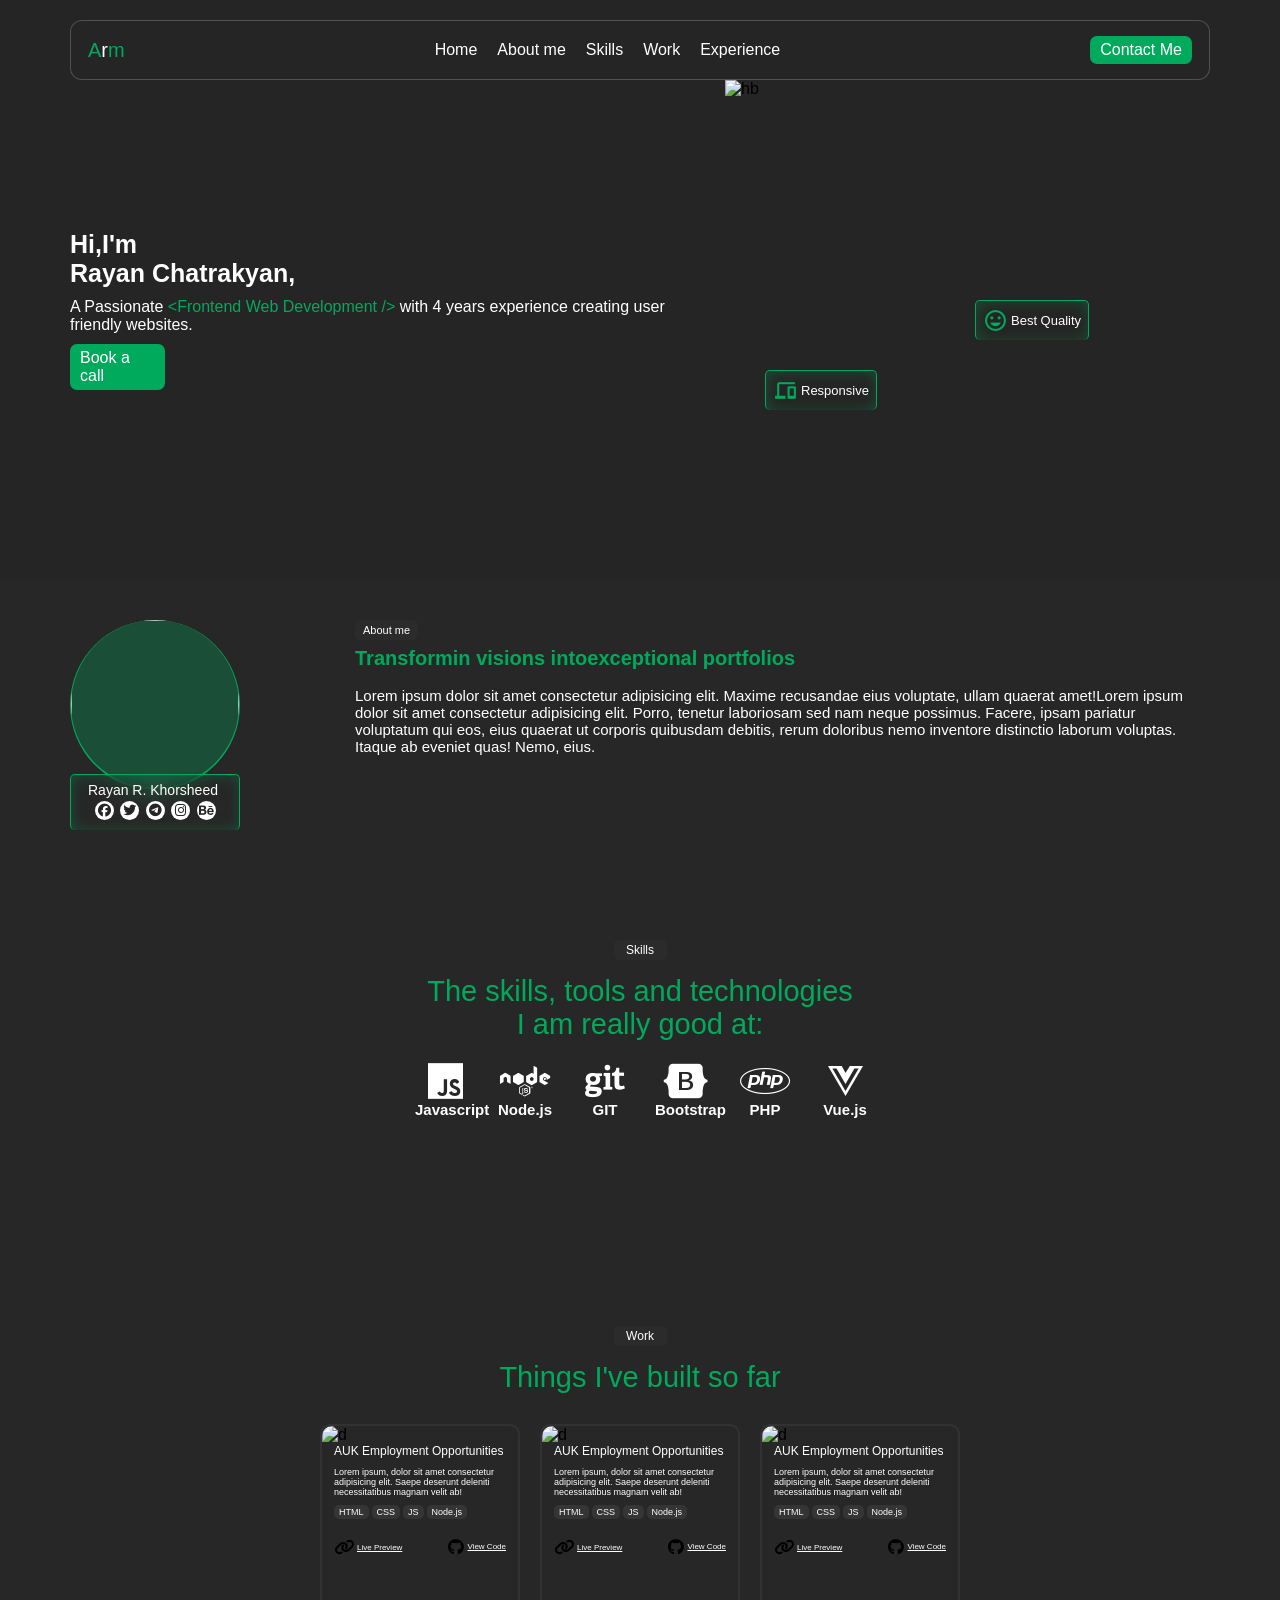
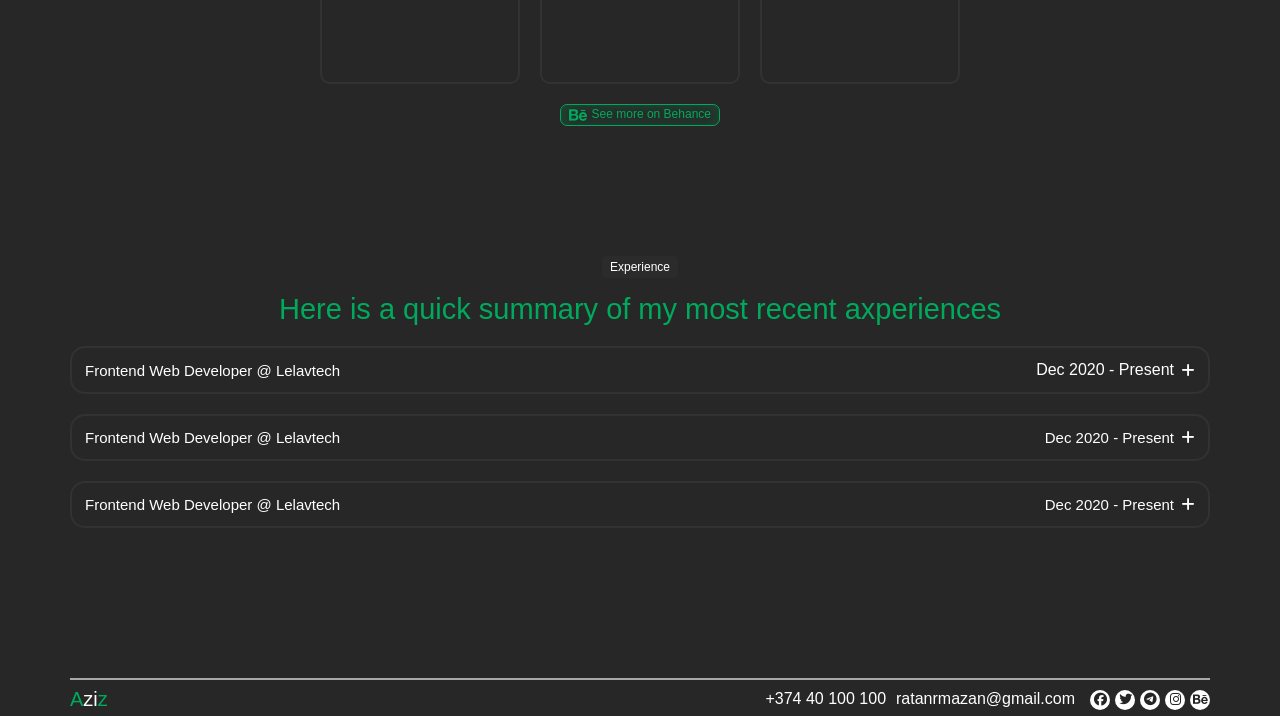
==== index.html @ fbf53ecb "Update index.html" ====
<!DOCTYPE html>
<html lang="en" >
<head>
    <meta charset="UTF-8">
    <meta name="viewport" content="width=device-width, initial-scale=1.0">
    <title>Portfolio</title>
    <link rel="stylesheet" href="style.css">
    <link rel="stylesheet" href="https://fonts.googleapis.com/css2?family=Material+Symbols+Outlined:opsz,wght,FILL,GRAD@20..48,100..700,0..1,-50..200" />
    <link rel="stylesheet" href="https://cdnjs.cloudflare.com/ajax/libs/font-awesome/6.5.1/css/all.min.css">
    <link rel="stylesheet" href="https://cdn.jsdelivr.net/npm/swiper@11/swiper-bundle.min.css"/>
</head>
<body>
    <header>
        
        <div class="header">
            <div class="nav">
                <div class="logo">r</div>
                <div class="navMenu"><ul>
                    <li class="home" >Home</li>
                    <li class="aboutMe" onclick="
                    let aboutMe = document.querySelector('main .aboutMe');
                    console.log(aboutMe)
                    setTimeout(function () {
                                aboutMe.scrollIntoView({
                                    behavior: 'smooth',
                                    block: 'start',
                                });
                            }, 100); 
              
                    ">About me</li>
                    <li class="skills" onclick="
                    let skills = document.querySelector('main .skills');
                    console.log(skills)
                    setTimeout(function () {
                                skills.scrollIntoView({
                                    behavior: 'smooth',
                                    block: 'start',
                                });
                            }, 100); 
              
                    ">Skills</li>
                    <li class="work" onclick="
                    let work = document.querySelector('main .work');
                    console.log(work)
                    setTimeout(function () {
                                work.scrollIntoView({
                                    behavior: 'smooth',
                                    block: 'start',
                                });
                            }, 100); 
              
                    ">Work</li>
                    <li class="experience" onclick="
                    let experience = document.querySelector('main .experience');
                    console.log(experience)
                    setTimeout(function () {
                                experience.scrollIntoView({
                                    behavior: 'smooth',
                                    block: 'start',
                                });
                            }, 100); 
              
                    ">Experience</li>
                </ul></div>
                <div class="contactBtn">Contact Me</div>
            </div>
            <div class="passionate">
                <div class="lSide">
                    <h1 class="headerName">Hi,I'm </h1>
                    <h1 class="headerName2">Rayan Chatrakyan,</h1>
                    <p class="headerAbout">A Passionate</p> <div class="greenAb">&#60;Frontend Web Development &#47;&#62;</div> <p class="headerAbout"> with 4 years experience creating user friendly websites. </p>
                    <div class="bookCall">Book a call</div>
                </div>
                <div class="rSide">

                    <div class="img">
                        <img src="/images/robot.png" alt="hb">
                        <div class="responsiveBtn">
                            <span class="material-symbols-outlined">
                            devices</span>
                            <div class="text">Responsive</div>
                             </div>
                        <div class="qualityBtn">
                            <span class="material-symbols-outlined">
                                mood
                                </span>
                            <div class="text">Best Quality</div>
                            
                        </div>
                    </div>
                    
                    
                    
                </div>
            </div>
        </div>
    </header>
    <main>
        <div class="aboutMe">
            <div class="lSide">
                <div class="img">
                    <img src="images/programmer.png" alt="">
                </div>  
                <div class="info">
                    <div class="name">Rayan R. Khorsheed</div>
                    <div class="icons">
                        <div class="icon"><i class="fa-brands fa-facebook"></i></div>
                        <div class="icon"><i class="fa-brands fa-twitter"></i></div>
                        <div class="icon"><i class="fa-brands fa-telegram"></i></div>
                        <div class="icon"><i class="fa-brands fa-instagram"></i></div>
                        <div class="icon"><i class="fa-brands fa-behance"></i></div>
                    </div>
                </div>
                
            </div>
            
            <div class="rSide">
                <div class="btnAbout">About me</div>
                <div class="title">Transformin visions intoexceptional portfolios</div>
                <div class="text">Lorem ipsum dolor sit amet consectetur adipisicing elit. Maxime recusandae eius voluptate, ullam quaerat amet!Lorem ipsum dolor sit amet consectetur adipisicing elit. Porro, tenetur laboriosam sed nam neque possimus. Facere, ipsam pariatur voluptatum qui eos, eius quaerat ut corporis quibusdam debitis, rerum doloribus nemo inventore distinctio laborum voluptas. Itaque ab eveniet quas! Nemo, eius.</div>
            </div>
        </div>
        <div class="skills">
            <div class="skill">
                   <div class="bt" style="display: flex;
                   justify-content: center ;"><div class="skillBtn">Skills</div></div> 
                <div class="title">The skills, tools and technologies<br> I am really good at:</div>
                <div class="icons">
                    <div class="icon">
                        <i class="fa-brands fa-js"></i>
                        <div class="iconName">Javascript</div>
                    </div>
                    <div class="icon">
                        <i class="fa-brands fa-node"></i>
                        <div class="iconName">Node.js</div>
                    </div>
                    <div class="icon">
                        <i class="fa-brands fa-git"></i>
                        <div class="iconName">GIT</div>
                    </div>
                    <div class="icon">
                        <i class="fa-brands fa-bootstrap"></i><div class="iconName">Bootstrap</div>
                    </div>
                        
                    <div class="icon">
                        <i class="fa-brands fa-php"></i>
                        <div class="iconName">PHP</div>
                    </div>
                    <div class="icon">
                        <i class="fa-brands fa-vuejs"></i>
                        <div class="iconName">Vue.js</div>
                    </div>
                 </div>
            </div>
        </div>
        <div class="work">
            <div class="bt" style="display: flex;justify-content: center ;">
                <div class="workBtn">Work</div>
            </div>
            <div class="workTitle">Things I've built so far</div>
            <div class="myWorks">
                <div class="pcProject">
                    <div class="project">
                        <div class="img"> <img src="images/project.png" alt="d"></div>
                        <div class="projectInfo">
                            <div class="projectT">AUK Employment Opportunities</div>
                            <div class="projectAb">Lorem ipsum, dolor sit amet consectetur adipisicing elit. Saepe deserunt deleniti necessitatibus magnam velit ab!</div>
                            <div class="projectU">
                                <div class="lang">HTML</div>
                                <div class="lang">CSS</div>
                                <div class="lang">JS</div>
                                <div class="lang">Node.js</div>
                            </div>
                            <div class="projectBottom">
                                <div class="projectL">
                                    <i class="fa-solid fa-link"></i>
                                    <div class="a"><a href="https://google.com">Live Preview</a></div>
                                </div>
                                <div class="projectGithub">
                                    <i class="fa-brands fa-github"></i>
                                    <div class="a"><a href="https://google.com">View Code</a></div>
                                </div>
                            </div>
                            
                        </div>
                    </div>
                    <div class="project">
                        <div class="img"> <img src="images/project.png" alt="d"></div>
                        <div class="projectInfo">
                            <div class="projectT">AUK Employment Opportunities</div>
                            <div class="projectAb">Lorem ipsum, dolor sit amet consectetur adipisicing elit. Saepe deserunt deleniti necessitatibus magnam velit ab!</div>
                            <div class="projectU">
                                <div class="lang">HTML</div>
                                <div class="lang">CSS</div>
                                <div class="lang">JS</div>
                                <div class="lang">Node.js</div>
                            </div>
                            <div class="projectBottom">
                                <div class="projectL">
                                    <i class="fa-solid fa-link"></i>
                                    <div class="a"><a href="https://google.com">Live Preview</a></div>
                                </div>
                                <div class="projectGithub">
                                    <i class="fa-brands fa-github"></i>
                                    <div class="a"><a href="https://google.com">View Code</a></div>
                                </div>
                            </div>
                            
                        </div>
                    </div>
                    <div class="project">
                    <div class="img"> <img src="images/project.png" alt="d"></div>
                    <div class="projectInfo">
                        <div class="projectT">AUK Employment Opportunities</div>
                        <div class="projectAb">Lorem ipsum, dolor sit amet consectetur adipisicing elit. Saepe deserunt deleniti necessitatibus magnam velit ab!</div>
                        <div class="projectU">
                            <div class="lang">HTML</div>
                            <div class="lang">CSS</div>
                            <div class="lang">JS</div>
                            <div class="lang">Node.js</div>
                        </div>
                        <div class="projectBottom">
                            <div class="projectL">
                                <i class="fa-solid fa-link"></i>
                                <div class="a"><a href="https://google.com">Live Preview</a></div>
                            </div>
                            <div class="projectGithub">
                                <i class="fa-brands fa-github"></i>
                                <div class="a"><a href="https://google.com">View Code</a></div>
                            </div>
                        </div>
                        
                    </div>
                    </div>
                </div>
                <div class="swiper" style="width: 90%px;height: auto;">
            <div class="swiper-wrapper">
                    <div class="swiper-slide">
                        <div class="project">
                            <div class="img"> <img src="images/project.png" alt="d"></div>
                            <div class="projectInfo">
                                <div class="projectT">AUK Employment Opportunities</div>
                                <div class="projectAb">Lorem ipsum, dolor sit amet consectetur adipisicing elit. Saepe deserunt deleniti necessitatibus magnam velit ab!</div>
                                <div class="projectU">
                                    <div class="lang">HTML</div>
                                    <div class="lang">CSS</div>
                                    <div class="lang">JS</div>
                                    <div class="lang">Node.js</div>
                                </div>
                                <div class="projectBottom">
                                    <div class="projectL">
                                        <i class="fa-solid fa-link"></i>
                                        <div class="a"><a href="https://google.com">Live Preview</a></div>
                                    </div>
                                    <div class="projectGithub">
                                        <i class="fa-brands fa-github"></i>
                                        <div class="a"><a href="https://google.com">View Code</a></div>
                                    </div>
                                </div>
                                
                            </div>
                        </div>
                    </div>
                    <div class="swiper-slide">
                        <div class="project">
                        <div class="img"> <img src="images/project.png" alt="d"></div>
                        <div class="projectInfo">
                            <div class="projectT">AUK Employment Opportunities</div>
                            <div class="projectAb">Lorem ipsum, dolor sit amet consectetur adipisicing elit. Saepe deserunt deleniti necessitatibus magnam velit ab!</div>
                            <div class="projectU">
                                <div class="lang">HTML</div>
                                <div class="lang">CSS</div>
                                <div class="lang">JS</div>
                                <div class="lang">Node.js</div>
                            </div>
                            <div class="projectBottom">
                                <div class="projectL">
                                    <i class="fa-solid fa-link"></i>
                                    <div class="a"><a href="https://google.com">Live Preview</a></div>
                                </div>
                                <div class="projectGithub">
                                    <i class="fa-brands fa-github"></i>
                                    <div class="a"><a href="https://google.com">View Code</a></div>
                                </div>
                            </div>
                            
                        </div>
                    </div>
                    </div>
                    <div class="swiper-slide">
                        <div class="project">
                            <div class="img"> <img src="images/project.png" alt="d"></div>
                            <div class="projectInfo">
                                <div class="projectT">AUK Employment Opportunities</div>
                                <div class="projectAb">Lorem ipsum, dolor sit amet consectetur adipisicing elit. Saepe deserunt deleniti necessitatibus magnam velit ab!</div>
                                <div class="projectU">
                                    <div class="lang">HTML</div>
                                    <div class="lang">CSS</div>
                                    <div class="lang">JS</div>
                                    <div class="lang">Node.js</div>
                                </div>
                                <div class="projectBottom">
                                    <div class="projectL">
                                        <i class="fa-solid fa-link"></i>
                                        <div class="a"><a href="https://google.com">Live Preview</a></div>
                                    </div>
                                    <div class="projectGithub">
                                        <i class="fa-brands fa-github"></i>
                                        <div class="a"><a href="https://google.com">View Code</a></div>
                                    </div>
                                </div>
                                
                            </div>
                        </div>
                    </div>
                    </div>
                    <!-- If we need scrollbar -->
                    <div class="swiper-scrollbar" ></div>
                </div>
            </div>
            <div class="bottomBtn">
                <div class="seeMore">
                <i class="fa-brands fa-behance"></i>
                <div class="sText">See more on Behance</div> 
                </div>
            </div>
            
        </div>
        <div class="experience">
            <div class="experienceBtn">
                <div class="expBtn">Experience</div>
            </div>
            <div class="expTitle">Here is a quick summary of my most recent axperiences </div>
            <div class="workExperience">
                <div class="workExp ">
                    <div class="top">
                        <div class="role">Frontend Web Developer @ Lelavtech</div>
                        <div class="rSide" style="display: flex;
                        align-items: center;">
                            <p class="time">Dec 2020 - Present</p>
                            <div class="icon" onclick="
                                this.parentElement.parentElement.parentElement.classList.toggle('open')
                            ">
                                <i class="fa-solid fa-plus"></i>
                                <i class="fa-solid fa-minus"></i>
                            </div>
                            
                        </div>
                    </div>
                    <div class="bottom">
                        <div class="bottomT">
                            <div class="place">
                                <i class="fa-sharp fa-solid fa-location-dot"></i>
                                <div class="text">Duhok,Iraq</div>
                            </div>
                            <div class="link">
                                <i class="fa-solid fa-link"></i>
                                
                                <div class="text">lelav.com</div>
                            </div>
                        </div>
                        <div class="about">Devveloping front-end (B2C,B2B) in Lelav Tech on Vue.js/Nuxt.js framework</div>
                        <div class="bottomB">
                            <div class="languages">Html</div>
                            <div class="languages">Bootstrap</div>
                            <div class="languages">Javascript</div>
                            <div class="languages">Vue.js</div>
                            <div class="languages">Nuxt.js</div>
                        </div>
                    </div>
                </div>
                <div class="workExp ">
                    <div class="top">
                        <div class="role">Frontend Web Developer @ Lelavtech</div>
                        <div class="rSide">
                            <div class="time">Dec 2020 - Present</div>
                            <div class="icon" onclick="
                                this.parentElement.parentElement.parentElement.classList.toggle('open')
                            ">
                                <i class="fa-solid fa-plus"></i>
                                <i class="fa-solid fa-minus"></i>
                            </div>
                            
                        </div>
                    </div>
                    <div class="bottom">
                        <div class="bottomT">
                            <div class="place">
                                <i class="fa-sharp fa-solid fa-location-dot"></i>
                                <div class="text">Duhok,Iraq</div>
                            </div>
                            <div class="link">
                                <i class="fa-solid fa-link"></i>
                                
                                <div class="text">lelav.com</div>
                            </div>
                        </div>
                        <div class="about">Devveloping front-end (B2C,B2B) in Lelav Tech on Vue.js/Nuxt.js framework</div>
                        <div class="bottomB">
                            <div class="languages">Html</div>
                            <div class="languages">Bootstrap</div>
                            <div class="languages">Javascript</div>
                            <div class="languages">Vue.js</div>
                            <div class="languages">Nuxt.js</div>
                        </div>
                    </div>
                </div>
                <div class="workExp ">
                    <div class="top">
                        <div class="role">Frontend Web Developer @ Lelavtech</div>
                        <div class="rSide">
                            <div class="time">Dec 2020 - Present</div>
                            <div class="icon" onclick="
                                this.parentElement.parentElement.parentElement.classList.toggle('open')
                            ">
                                <i class="fa-solid fa-plus"></i>
                                <i class="fa-solid fa-minus"></i>
                            </div>
                            
                        </div>
                    </div>
                    <div class="bottom">
                        <div class="bottomT">
                            <div class="place">
                                <i class="fa-sharp fa-solid fa-location-dot"></i>
                                <div class="text">Duhok,Iraq</div>
                            </div>
                            <div class="link">
                                <i class="fa-solid fa-link"></i>
                                
                                <div class="text">lelav.com</div>
                            </div>
                        </div>
                        <div class="about">Devveloping front-end (B2C,B2B) in Lelav Tech on Vue.js/Nuxt.js framework</div>
                        <div class="bottomB">
                            <div class="languages">Html</div>
                            <div class="languages">Bootstrap</div>
                            <div class="languages">Javascript</div>
                            <div class="languages">Vue.js</div>
                            <div class="languages">Nuxt.js</div>
                        </div>
                    </div>
                </div>
            </div>
        </div>
    </main>
    <footer>
        <div class="footer">  
            <div class="lSide">
                <div class="logo">zi</div>
            </div>
            <div class="rSide">
                <div class="number">+374 40 100 100</div>
                <div class="mail">ratanrmazan@gmail.com</div>
                <div class="mediaIcons">
                    <div class="icon"><i class="fa-brands fa-facebook"></i></div>
                    <div class="icon"><i class="fa-brands fa-twitter"></i></div>
                    <div class="icon"><i class="fa-brands fa-telegram"></i></div>
                    <div class="icon"><i class="fa-brands fa-instagram"></i></div>
                    <div class="icon"><i class="fa-brands fa-behance"></i></div>
                </div>
            </div>
        </div> 
    </footer>
    
  











  











    <script src="https://cdn.jsdelivr.net/npm/swiper@11/swiper-bundle.min.js"></script>
    <script src="script.js"></script>
</body>
</html>
---- style.css ----
*{
    margin: 0;
    padding: 0;
    box-sizing: border-box;
    font-family: Arial, Helvetica, sans-serif;
}
    

body{
    background-color: rgb(39,39,39);
    -webkit-font-smoothing: antialiased;
    -moz-font-smoothing: antialiased;
    -o-font-smoothing: antialiased;
}

/*Header*/

.header{
    padding-left: 70px;
    padding-right: 70px;
    padding-top: 20px;
    width: 100%;
    background-color: rgba(37,37,37,1);
    padding-bottom: 100px;

}
.header .nav{
    display: flex;
    align-items: center;
    justify-content: space-between;
    height: 60px;
    background-color: rgb(37, 37, 37);
    border-radius: 12px;
    border: 1px solid rgba(255, 255, 255, 0.2);
}
.header .nav .logo::before{
    font-size: 20px;
    content: "A";
    color: rgb(0,170,92);
}
.header .nav .logo{
    font-size: 20px;
    margin-left: 17px;
    color: white;

}
.header .nav .logo::after{
    font-size: 20px;
    content: "m";
    color: rgb(0,170,92);
}
.header .nav .navMenu ul{
    display: flex;
    color: white;
}
.header .nav li{
    user-select: none;
    padding-left: 10px;
    padding-right: 10px;
    list-style: none;
    cursor: pointer;

}
.header .nav .contactBtn{
    border-radius: 7px;
    padding: 5px 10px 5px 10px;
    background-color: rgb(0,170,92);
    color: white;
    margin-right: 17px;
}


.header .passionate {
    display: flex;
}
.header .passionate .headerName{
    font-size: 25px;
    color: white;
    margin-top: 150px;
}
.header .passionate .headerName2{
    font-size: 25px;
    color: white;
    margin-bottom: 10px;
}
.header .passionate .lSide{
    width: 55%;
}
.header .passionate .lSide .headerAbout{
    color: white;
    display: inline;
}
.header .passionate .lSide .greenAb{
    display: inline;
    color: rgb(0,170,92);
}
.header .passionate .lSide .bookCall{
    margin-top: 10px;
    width: 95px;
    border-radius: 7px;
    padding: 5px 10px 5px 10px;
    background-color: rgb(0,170,92);
    color: white;
}

.header .passionate .rSide{
    width: 40%;
    display: flex;
    justify-content: center;
    
}
.header .passionate .rSide .img{
    width: 400px;
    height: 400px;
    position: relative;
}
.header .passionate .rSide img{
    width: 400px;
    height: 400px;
}
.header .passionate .rSide .responsiveBtn{
    display: flex;
    align-items: center;
    position: absolute;
    top :290px;
    left: 40px;
    color: white;
    padding: 7px;
    backdrop-filter: blur(10px);
    border-radius: 5px;
    border-top: 1px  solid rgb(0,170,92);
    border-left: 1px  solid rgb(0,170,92);
    border-right: 1px  solid rgb(0,170,92);
    box-shadow: inset 1px 1px 15px  rgba(0,170,92,0.3);
    font-size: 14px;
    
}
.header .passionate .rSide .responsiveBtn .text{
    font-size: 13px;
    margin-left: 3px;
}
.header .passionate .rSide .responsiveBtn span{
    color: rgb(0,170,92);
    font-size: 25px;
}
.header .passionate .rSide .qualityBtn{
    display: flex;
    align-items: center;
    position: absolute;
    top :220px;
    left: 250px;
    color: white;
    padding: 7px;
    backdrop-filter: blur(10px);
    border-radius: 5px;
    border-top: 1px  solid rgb(0,170,92);
    border-left: 1px  solid rgb(0,170,92);
    border-right: 1px  solid rgb(0,170,92);
    box-shadow: inset 1px 1px 15px  rgba(0,170,92,0.3);
}
.header .passionate .rSide .qualityBtn .text{
    font-size: 13px;
    margin-left: 3px;
}
.header .passionate .rSide .qualityBtn span{
    color: rgb(0,170,92);
    font-size: 25px;
}




/*Main*/

main{
    padding-left: 70px;
    padding-right: 70px;
}

main .aboutMe{
    padding-top: 40px;
    display: flex;
    justify-content: space-between;
}
main .aboutMe .lSide{
    width: 20%;
    position: relative;
}
main .aboutMe .img{
    width: 170px;
    height: 170px;
    
    border-radius: 50%;
    background-color: rgba(0,170,92,0.3);
    border-bottom: 2px solid rgb(0,170,92);
    border-left: 1px solid rgb(0,170,92);
    border-right: 1px solid rgb(0,170,92);
}
main .aboutMe .img img{
    width: 100%;
    height: 100%;
    border-radius: 50%;
}
main .aboutMe .info{
    padding: 7px;
    padding-left: 17px;
    padding-right: 17px;
    position: absolute;
    width: 170px;
    backdrop-filter: blur(10px);
    border-radius: 5px;
    border-top: 1px  solid rgb(0,170,92);
    border-left: 1px  solid rgb(0,170,92);
    border-right: 1px  solid rgb(0,170,92);
    box-shadow: inset 1px 1px 15px  rgba(0,170,92,0.3);
    bottom: -40px;
}
main .aboutMe .info .name{
    font-size: 14px;
    color: white;
    width: 100%;
    padding-bottom: 3px;
}
main .aboutMe .info .icons{
    width: 100%;
    display: flex;
    justify-content: space-evenly;
    padding-bottom: 3px;
}
main .aboutMe .info .icons .icon{
    color: rgb(37, 37, 37);
    width: 19px;
    height: 19px;
    font-size: 13px;
    background-color: white;
    border-radius: 50%;
    display: flex;
    justify-content: center;
    align-items: center;
}
main .aboutMe .rSide {
    width: 75%;
}
main .aboutMe .rSide .btnAbout{
    background-color: rgb(43, 43, 43);
    width: 63px;
    height: 20px;
    border-radius: 5px;
    font-size: 11px;
    color: white;
    display: flex;
    justify-content: center;
    align-items: center;
}
main .aboutMe .rSide .title{
    margin-top: 7px;
    font-weight: 600;
    color: rgb(0,170,92);
    font-size: 20px;
}

main .aboutMe .rSide .text{
    font-family:'Franklin Gothic Medium', 'Arial Narrow', Arial, sans-serif;
    margin-top: 17px;
    color: white;
    font-size: 15px;
    font-weight: lighter;
}


/*Skills*/





main .skills{
    display: flex;
    justify-content: center;
    margin-top: 150px;
}

main .skills .skillBtn{
    
    background-color: rgb(43, 43, 43);
    width: 53px;
    height: 20px;
    border-radius: 5px;
    font-size: 12px;
    color: white;
    display: flex;
    justify-content: center;
    align-items: center;
}

main .skills .title{
    margin-top: 15px;
    text-align: center;
    color: rgb(0,170,92);
    font-size: 29px;
}
main .skills .icons{
    margin-top: 15px;
    display: flex;
    justify-content: center;
    flex-wrap: wrap;
}
main .skills .icons .icon{
    width: 70px;
    height: 70px;
    padding: 5px;
    margin-left: 10px;
}
main .skills .icons .icon i{
    display: flex;
    justify-content: center;
    align-items: center;
    font-size: 40px;
    color: white;
}
main .skills .icons .icon .iconName{
    text-align: center;
    font-size: 15px;
    color: white;
    font-weight: bold;
}






/*Work*/







main .work{
    margin-top: 200px;
}

main .work .workBtn{
    background-color: rgb(43, 43, 43);
    width: 53px;
    height: 20px;
    border-radius: 5px;
    font-size: 12px;
    color: white;
    display: flex;
    justify-content: center;
    align-items: center;
}
main .work .workTitle{
    margin-top: 15px;
    text-align: center;
    color: rgb(0,170,92);
    font-size: 29px;
}
main .work .myWorks .pcProject{
    display: flex;
    justify-content: center;
}
.work .myWorks .swiper{
    display: none;
}
main .work .myWorks .project{
    margin-left: 10px;
    margin-right: 10px;
    margin-top: 30px;
    width: 200px;
    height: 260px;
    border: 2px solid rgb(50, 50, 50);
    border-radius: 10px;
}
main .work .myWorks .project .img{
    overflow: hidden;
    border-radius: 10px 10px 0 0 ;
}
main .work .myWorks .project img{
    width: 100%;
}
main .work .myWorks .project .projectInfo{
    padding-left: 12px;
    padding-right: 12px;
}
main .work .myWorks .project .projectInfo .projectT{
    color: white;
    font-size: 12px;
}
main .work .myWorks .project .projectInfo .projectAb{
    font-family: 'Franklin Gothic Medium', 'Arial Narrow', Arial, sans-serif;
    margin-top: 9px;
    color: white;
    font-size: 9px;
    font-weight: lighter;
}
main .work .myWorks .project .projectInfo .projectU{
    margin-top: 4px;
    display: flex;
    margin-top: 8px;
}
main .work .myWorks .project .projectInfo .projectU .lang{
    
    font-size: 9px;
    padding-left: 5px;
    padding-right: 5px;
    padding-top: 2px;
    padding-bottom: 2px;
    background-color: rgb(53, 53, 53);
    border-radius: 5px;
    margin-right: 3px;
    color: white;
}
main .work .myWorks .project .projectInfo .projectBottom{
    margin-top: 15px;
    display: flex;
    justify-content: space-between;
    align-items: center;
}
main .work .myWorks .project .projectInfo .projectBottom .projectL{
    display: flex;
    align-items: center;
}
main .work .myWorks .project .projectInfo .projectBottom .projectL a{
    
    color: white;
    font-size: 8px;
}
main .work .myWorks .project .projectInfo .projectBottom .projectL i{
    padding-top: 5px;
    padding-right: 3px;
}
main .work .myWorks .project .projectInfo .projectBottom .projectGithub{
    display: flex;
}
main .work .myWorks .project .projectInfo .projectBottom .projectGithub a{
    color: white;
    font-size: 8px;
}
main .work .myWorks .project .projectInfo .projectBottom .projectGithub i{
    padding-top: 4px;
    padding-right: 3px;
}
main .work .bottomBtn{
    display: flex;
    justify-content: center;
}
main .work .seeMore{
    margin-top: 20px;
    box-shadow: inset 1px 1px 15px  rgba(0,170,92,0.3);
    border-radius: 7px;
    padding-top: 2px;
    padding-bottom: 2px;
    padding-left: 8px;
    padding-right: 8px;
    width: 160px;
    display: flex;
    justify-content: space-between;
    color: rgb(0,170,92);
    border: 1px solid rgb(0,170,92);
}
main .work .seeMore .sText{
    font-size: 12px;
}





/*Experience*/




main .experience{
    margin-top: 130px;
    display: flex;
    flex-direction: column;
    align-items: center;
}
main .experience .experienceBtn{
    display: flex;
    justify-content: center;
    align-items: center;
}

main .experience .expBtn{
    padding-top: 4px;
    padding-bottom: 4px;
    padding-right: 8px;
    padding-left: 8px;
    background-color: rgb(43, 43, 43);
    border-radius: 5px;
    font-size: 12px;
    color: white;
}
main .experience .expTitle{
    margin-top: 15px;
    text-align: center;
    color: rgb(0,170,92);
    font-size: 29px;
}

main .experience .workExperience{
    width: 100%;
}
main .experience .workExperience .workExp{
    width: 100%;
    margin-top: 20px;
    padding: 13px;
    border-radius: 15px;
    border: 2px solid rgb(50, 50, 50);
}
main .experience .workExperience .workExp .top{
    color: white;
    display: flex;
    justify-content: space-between;
    align-items: center;
}
main .experience .workExperience .workExp .top .role{
    font-size: 15px;
}
main .experience .workExperience .workExp .top .rSide{
    display: flex;
    align-items: center;
}
main .experience .workExperience .workExp .top .rSide .time{
    padding-right: 7px;
}
main .experience .workExperience .workExp .top .rSide div{
    font-size: 15px;
    display: inline;
}

main .experience .workExperience .workExp .bottom{
    
    margin-top: 10px;
    display: none;
}
main .experience .workExperience .open .bottom{
    display: block;
    border-top: 2px solid rgb(50,50,50);
}
main .experience .workExperience .workExp .bottom .bottomT{
    display: flex;
    margin-top: 10px;
    color: rgb(168,168,168);
    font-size: 13px;
}
main .experience .workExperience .workExp .bottom .bottomT .place{
    display: flex;
    
}
main .experience .workExperience .workExp .bottom .bottomT .place i{
    padding-right: 10px;
}
main .experience .workExperience .workExp .bottom .bottomT .link{
    margin-left: 15px;
    display: flex;
}
main .experience .workExperience .workExp .bottom .bottomT .link i{
    padding-right: 10px;
}
main .experience .workExperience .workExp .bottom .about{
    margin-top: 15px;
    font-size: 15px;
    color: white;
}
main .experience .workExperience .workExp .bottom .bottomB{
    display: flex;
    margin-top: 10px;
}
main .experience .workExperience .workExp .bottom .bottomB .languages{
    color: rgb(168,168,168);
    font-size: 10px;
    margin-right: 10px;
}
main .experience .workExperience .workExp .top .rSide .icon i:last-child{

    opacity: 0;
    display: none;
}
main .experience .workExperience .workExp .top .rSide .icon i:first-child{

    display: inline;
    opacity: 1;
}
main .experience .workExperience .open .top .rSide .icon i:first-child{

    display: none;
    opacity: 0;
}
main .experience .workExperience .open .top .rSide .icon i:last-child{

    display: inline;
    opacity: 1;
}



/*Footer*/

footer .footer{
    margin-top: 150px;
    display: flex;
    justify-content: space-between;
    align-items: center;
    border-top: 2px solid rgb(168,168,168);
    padding-top: 8px;
    padding-bottom: 5px;
}
footer {
    padding-left: 70px;
    padding-right: 70px;
}

footer .footer .lSide .logo::before{
    font-size: 20px;
    content: "A";
    color: rgb(0,170,92);
    
}
footer .footer .lSide .logo{
    font-size: 20px;
    color: white;

}
footer .footer .lSide .logo::after{
    font-size: 20px;
    content: "z";
    color: rgb(0,170,92);
}
footer .footer .rSide{
    display: flex;
    color: white;
}
footer .footer .rSide .mail{
    margin-left: 10px;
    margin-right: 10px;
}
footer .footer .rSide .mediaIcons{
    display: flex;
    justify-content: center;
}
footer .footer .rSide .mediaIcons .icon{
    margin-left: 5px;
    display: flex;
    justify-content: center;
    align-items: center;
    color: rgb(37, 37, 37);
    width: 20px;
    height: 20px;
    font-size: 13px;
    background-color: white;
    border-radius: 50%;
}



/*Medias*/


@media only screen and (max-width: 800px) {
    body{
        text-align: center;
    }
    .header{
        padding-left: 70px;
        padding-right: 70px;
        padding-top: 20px;
        width: 100%;
        background-color: rgba(37,37,37,1);
        padding-bottom: 100px;
    
    }

    .header .nav{
        display: flex;
        align-items: center;
        justify-content: space-between;
        height: 50px;
        background-color: rgb(37, 37, 37);
        border-radius: 10px;
        border: 1px solid rgba(255, 255, 255, 0.2);
    }
    .header .nav .logo::before{
        font-size: 20px;
        content: "A";
        color: rgb(0,170,92);
    }
    .header .nav .logo{
        font-size: 20px;
        margin-left: 15px;
        color: white;
    
    }
    .header .nav .logo::after{
        font-size: 20px;
        content: "z";
        color: rgb(0,170,92);
    }
    .header .nav .navMenu ul{
        display: flex;
        color: white;
    }
    .header .nav li{
        padding-left: 8px;
        padding-right: 8px;
        list-style: none;
        cursor: pointer;
        font-size: 13px;
    
    }
    .header .nav .contactBtn{
        font-size: 13px;
        border-radius: 7px;
        padding: 3px 7px 3px 7px;
        color: white;
        margin-right: 15px;
    }
    .header .passionate .lSide .bookCall{
        margin-top: 10px;
        width: 95px;
        border-radius: 7px;
        padding: 3px 7px 3px 7px;
        font-size: 13px;
    }



    .header{
        padding-left: 30px;
        padding-right: 30px;
        padding-top: 20px;
        padding-bottom: 70px;
    
    }
    .header .passionate {
        width: 100%;
        display: flex;
        flex-direction: column;
        align-items: center;
        justify-content: center;
    }
    .header .passionate .lSide{
        width: 100%;
    }
    .header .passionate .headerName{
        margin-top: 90px;
    }

    main{
        padding-left: 30px;
        padding-right: 30px;
    }
    main .aboutMe{
        flex-direction: column;
        justify-content: center;
        align-items: center;
        gap: 50px;
    }
    main .aboutMe .lSide{
        width: auto;
    }
    main .aboutMe .rSide{
        display: flex;
        flex-direction: column;
        align-items: center;
        width: 100%;
    }
    main .aboutMe .rSide .text{
        font-size: 12px;
    }
    main .skills{
        margin-top: 100px;
    }
    main .work{

        margin-top: 100px;
    }
    main .work .myWorks .pcProject{
        display: none;
    }
    .work .myWorks .swiper {
        display: block;
    }
    .work .myWorks .swiper .swiper-slide{
        display: flex;
        justify-content: center;
        align-items: center;
    }
    .work .myWorks .swiper .swiper-scrollbar-drag{
        background-color: rgb(0,170,92);
    }
    .work .myWorks .swiper .swiper-slide .project{
        margin-left: 0px;
        margin-right: 0px;
        margin-top: 10px;
        margin-bottom: 25px;
        min-width: 300px;
        height: 320px;
        border: 2px solid rgb(50, 50, 50);
        border-radius: 10px;
    }

    main .experience .workExperience .workExp .bottom{
        text-align: start;
        color: black;
    }
    main .experience .workExperience .workExp .top .role{
        font-size: 12px;
    }
    main .experience .workExperience .workExp .top .rSide .time {
        font-size: 12px;
        padding-right: 5px;
    }
    footer{
        padding-left: 30px;
        padding-right: 30px;
    }
    footer .footer{
        margin-top: 60px;
    }
    footer .footer .rSide .mail{
        font-size: 12px;
        margin-left: 10px;
        margin-right: 10px;
    }
    footer .footer .rSide .number{
        font-size: 12px;
    }
    footer .footer .rSide .mediaIcons .icon{
        margin-left: 5px;
        display: flex;
        justify-content: center;
        align-items: center;
        color: rgb(37, 37, 37);
        width: 17px;
        height: 17px;
        font-size: 11px;
        background-color: white;
        border-radius: 50%;
    }
  }


/*600PX*/


  @media only screen and (max-width: 600px) {

    .header .nav{
        display: flex;
        align-items: center;
        justify-content: space-between;
        height: 40px;
        background-color: rgb(37, 37, 37);
        border-radius: 10px;
        border: 1px solid rgba(255, 255, 255, 0.2);
    }
    .header .nav .logo::before{
        font-size: 20px;
        content: "A";
        color: rgb(0,170,92);
    }
    .header .nav .logo{
        font-size: 20px;
        margin-left: 10px;
        color: white;
    
    }
    .header .nav .logo::after{
        font-size: 20px;
        content: "z";
        color: rgb(0,170,92);
    }
    .header .nav .navMenu ul{
        display: flex;
        color: white;
    }
    .header .nav li{
        padding-left: 3px;
        padding-right: 3px;
        list-style: none;
        cursor: pointer;
        font-size: 11px;
    
    }
    .header .nav .contactBtn{
        border-radius: 7px;
        padding: 3px 7px 3px 7px;
        color: white;
        margin-right: 10px;
        font-size: 11px;
    }
    .header .passionate .lSide .bookCall{
        margin-top: 10px;
        width: 80px;
        border-radius: 7px;
        padding: 3px 7px 3px 7px;
        font-size: 11px;
    }

    .header .passionate .rSide{
        width: 100%;
        display: flex;
        justify-content: center;
        
    }
    .header .passionate .rSide .img{
        width: 270px;
        height: 270px;
        position: relative;
    }
    .header .passionate .rSide img{
        width: 100%;
        height: 100%;
    }
    .header .passionate .rSide .responsiveBtn{
        display: flex;
        align-items: center;
        position: absolute;
        top :185px;
        left: -30px;
        padding: 7px;
        font-size: 14px;
        
    }
    .header .passionate .rSide .responsiveBtn .text{
        font-size: 13px;
        margin-left: 3px;
    }
    .header .passionate .rSide .responsiveBtn span{
        color: rgb(0,170,92);
        font-size: 25px;
    }
    .header .passionate .rSide .qualityBtn{
        position: absolute;
        top :140px;
        left: 200px;
    }
    .header .passionate .rSide .qualityBtn .text{
        font-size: 13px;
        margin-left: 3px;
    }
    .header .passionate .rSide .qualityBtn span{
        color: rgb(0,170,92);
        font-size: 25px;
    }
  }


  /*450PX*/


  @media only screen and (max-width: 450px) {

    
    .work .myWorks .swiper .swiper-slide .project{
        margin-left: 0px;
        margin-right: 0px;
        margin-top: 10px;
        margin-bottom: 25px;
        min-width: 100%;
        height: auto;
        padding-bottom: 10px;
        border: 2px solid rgb(50, 50, 50);
        border-radius: 10px;
    }
    main .experience .workExperience .workExp .top .role{
        font-size: 8px;
        padding-top: 4px;
    }
    main .experience .workExperience .workExp{
        padding: 8px;
    }
    main .experience .workExperience .workExp .top .rSide i{
        font-size: 13px;
    }
    main .experience .workExperience .workExp .top .rSide .time{
        padding-top: 3px;
        display: inline-block;
        font-size: 8px;
        padding-bottom: 0;
        
    }

    footer .footer .rSide .mail{
        font-size: 10px;
        margin-left: 10px;
        margin-right: 10px;
    }
    footer .footer .rSide .number{
        padding-top: 1px;
        font-size: 10px;
    }
    footer .footer .rSide .mediaIcons .icon{
        margin-left: 5px;
        display: flex;
        justify-content: center;
        align-items: center;
        color: rgb(37, 37, 37);
        width: 13px;
        height: 13px;
        font-size: 8px;
        background-color: white;
        border-radius: 50%;
    }

  }

  /*400PX*/
  @media only screen and (max-width: 400px) {
    .header{
        padding-left: 15px;
        padding-right: 15px;
    }

    .header .nav{
        display: flex;
        align-items: center;
        justify-content: space-between;
        height: 40px;
        background-color: rgb(37, 37, 37);
        border-radius: 7px;
        border: 1px solid rgba(255, 255, 255, 0.2);
    }
    .header .nav .logo::before{
        font-size: 20px;
        content: "A";
        color: rgb(0,170,92);
    }
    .header .nav .logo{
        font-size: 20px;
        margin-left: 10px;
        color: white;
    
    }
    .header .nav .logo::after{
        font-size: 20px;
        content: "z";
        color: rgb(0,170,92);
    }
    .header .nav .navMenu ul{
        display: flex;
        color: white;
    }
    .header .nav li{
        padding-left: 3px;
        padding-right: 3px;
        list-style: none;
        cursor: pointer;
        font-size: 10px;
    
    }
    .header .nav .contactBtn{
        border-radius: 7px;
        padding: 3px 7px 3px 7px;
        color: white;
        margin-right: 10px;
        font-size: 10px;
    }
    .header .passionate .lSide .bookCall{
        margin-top: 10px;
        width: 95px;
        border-radius: 7px;
        padding: 3px 7px 3px 7px;
        font-size: 10px;
    }

    main{
        padding-left: 15px;
        padding-right: 15px;
    }
    footer {
        padding-right: 15px;
        padding-left: 15px;
    }
  }
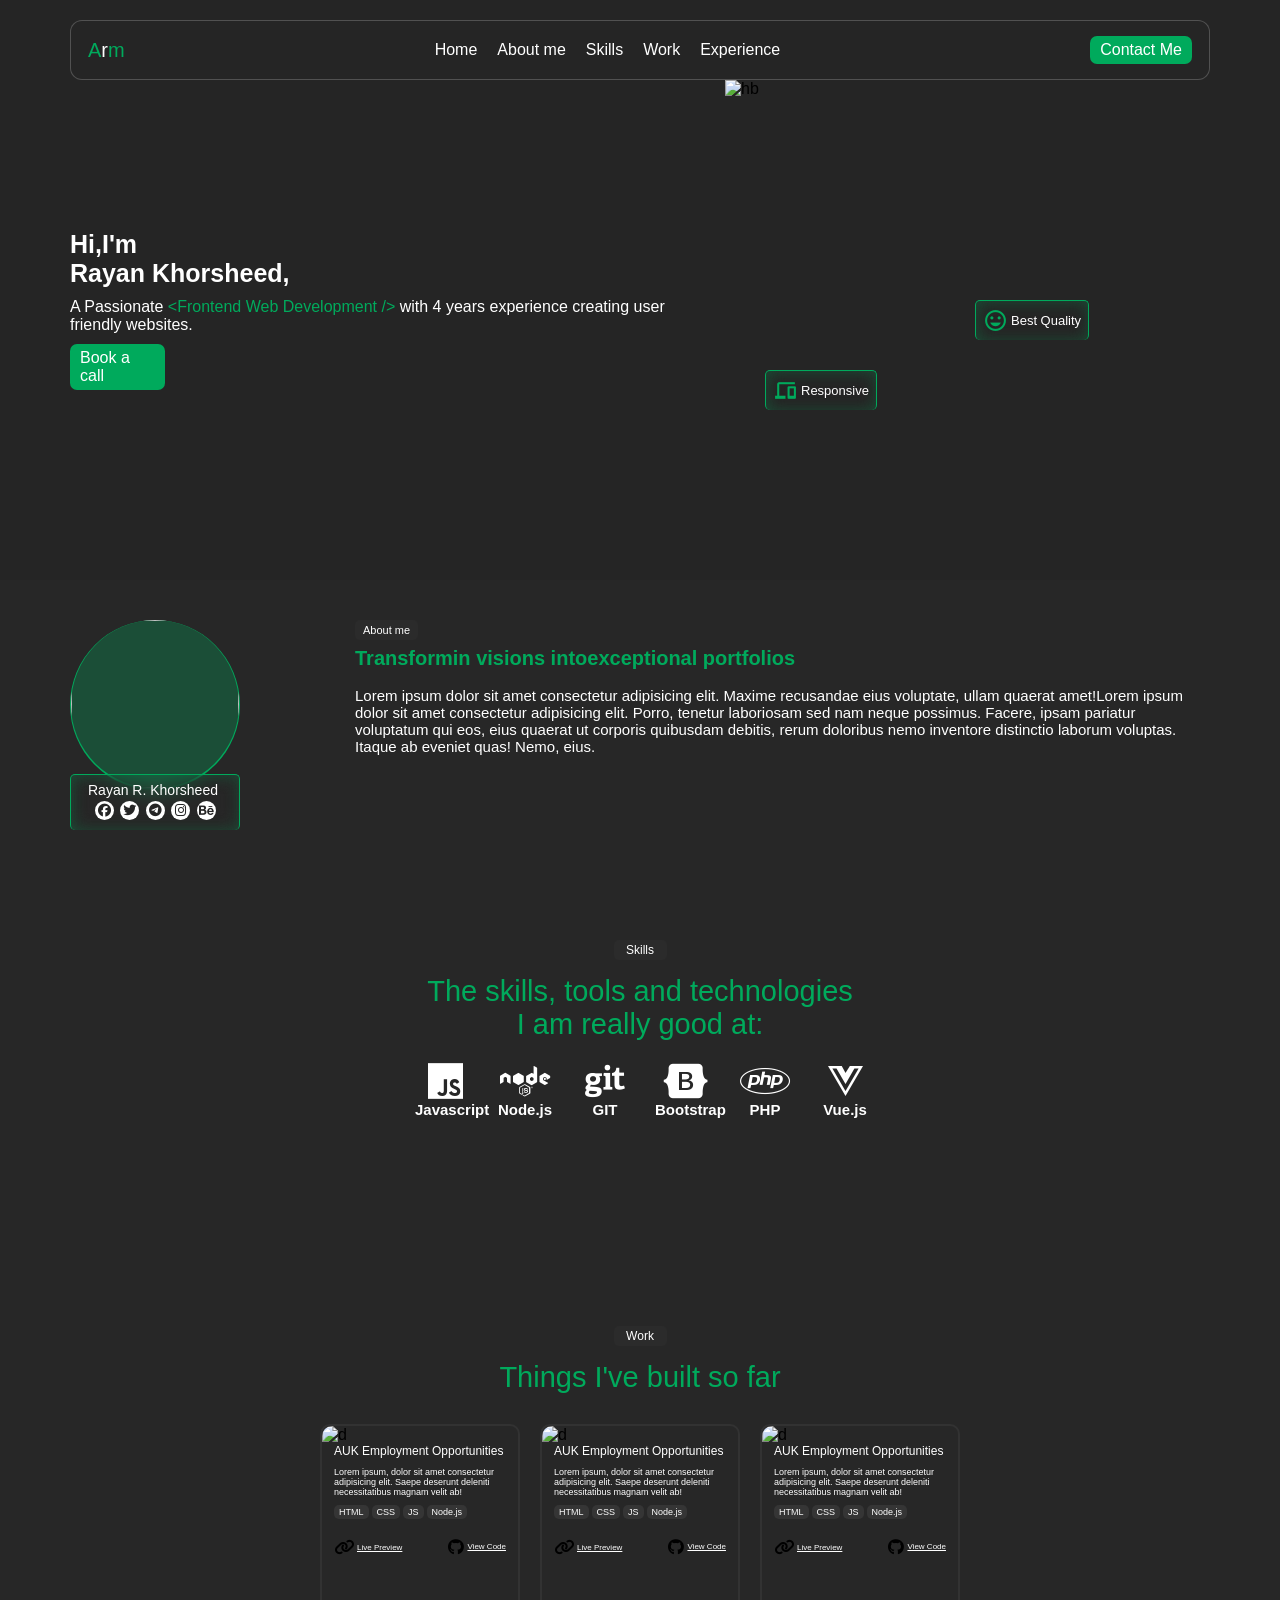
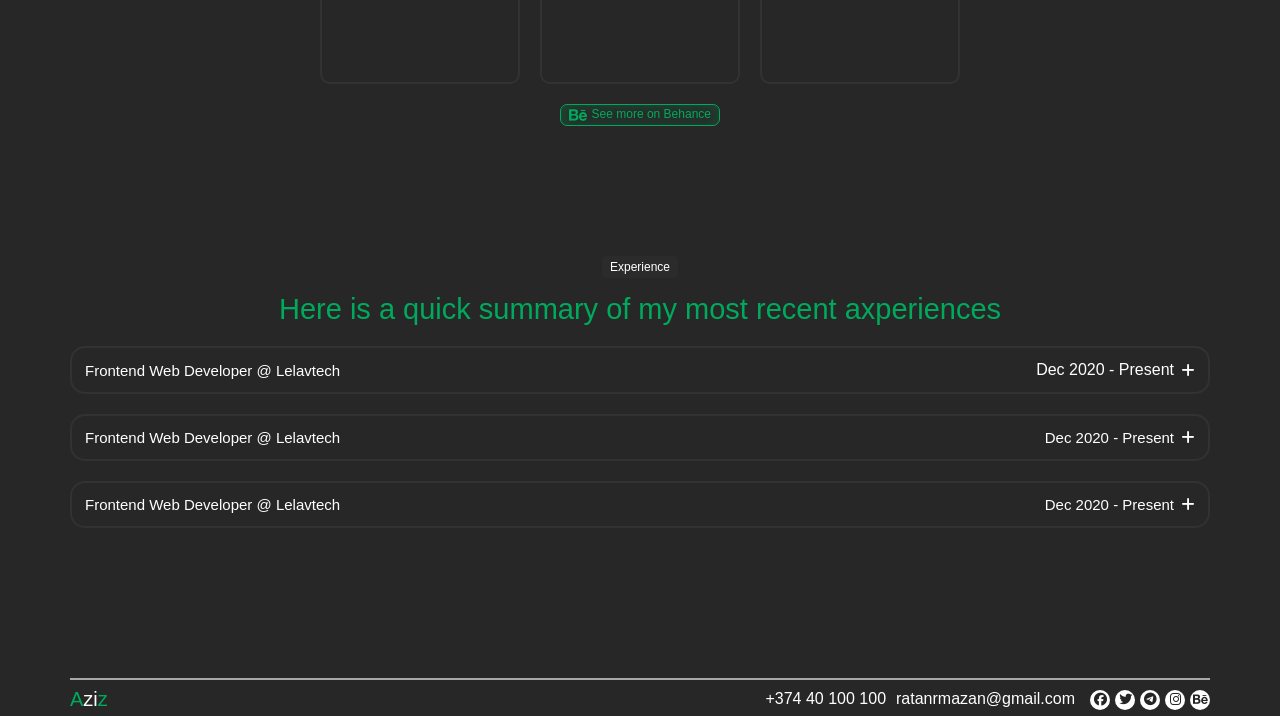
==== commit 20a96c15: "Update index.html" ====
--- a/index.html
+++ b/index.html
@@ -67,7 +67,7 @@
             <div class="passionate">
                 <div class="lSide">
                     <h1 class="headerName">Hi,I'm </h1>
-                    <h1 class="headerName2">Rayan Chatrakyan,</h1>
+                    <h1 class="headerName2">Rayan Khorsheed,</h1>
                     <p class="headerAbout">A Passionate</p> <div class="greenAb">&#60;Frontend Web Development &#47;&#62;</div> <p class="headerAbout"> with 4 years experience creating user friendly websites. </p>
                     <div class="bookCall">Book a call</div>
                 </div>
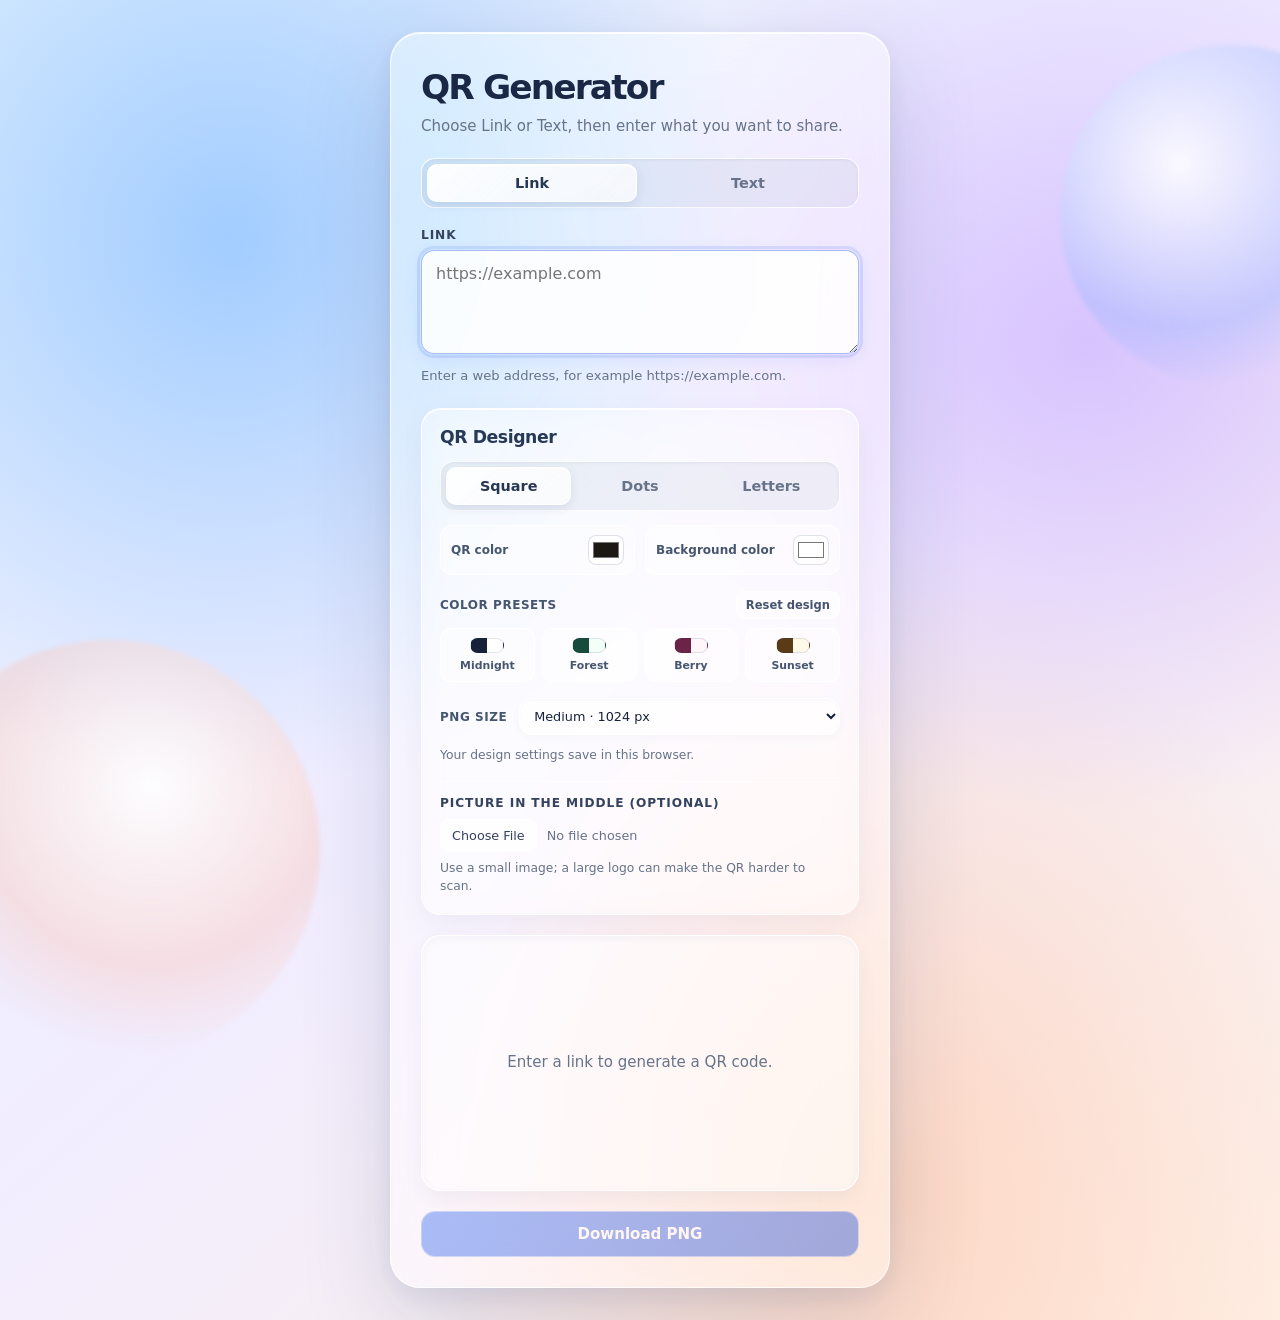
==== commit 77948528: "Create QR generator" ====
--- a/index.html
+++ b/index.html
@@ -1,494 +1,140 @@
-<!DOCTYPE html>
-<html lang="en" >
-<head>
-    <meta charset="UTF-8">
-    <meta name="viewport" content="width=device-width, initial-scale=1.0">
-    <title>Portfolio</title>
-    <link rel="stylesheet" href="style.css">
-    <link rel="stylesheet" href="https://fonts.googleapis.com/css2?family=Material+Symbols+Outlined:opsz,wght,FILL,GRAD@20..48,100..700,0..1,-50..200" />
-    <link rel="stylesheet" href="https://cdnjs.cloudflare.com/ajax/libs/font-awesome/6.5.1/css/all.min.css">
-    <link rel="stylesheet" href="https://cdn.jsdelivr.net/npm/swiper@11/swiper-bundle.min.css"/>
-</head>
-<body>
-    <header>
-        
-        <div class="header">
-            <div class="nav">
-                <div class="logo">r</div>
-                <div class="navMenu"><ul>
-                    <li class="home" >Home</li>
-                    <li class="aboutMe" onclick="
-                    let aboutMe = document.querySelector('main .aboutMe');
-                    console.log(aboutMe)
-                    setTimeout(function () {
-                                aboutMe.scrollIntoView({
-                                    behavior: 'smooth',
-                                    block: 'start',
-                                });
-                            }, 100); 
-              
-                    ">About me</li>
-                    <li class="skills" onclick="
-                    let skills = document.querySelector('main .skills');
-                    console.log(skills)
-                    setTimeout(function () {
-                                skills.scrollIntoView({
-                                    behavior: 'smooth',
-                                    block: 'start',
-                                });
-                            }, 100); 
-              
-                    ">Skills</li>
-                    <li class="work" onclick="
-                    let work = document.querySelector('main .work');
-                    console.log(work)
-                    setTimeout(function () {
-                                work.scrollIntoView({
-                                    behavior: 'smooth',
-                                    block: 'start',
-                                });
-                            }, 100); 
-              
-                    ">Work</li>
-                    <li class="experience" onclick="
-                    let experience = document.querySelector('main .experience');
-                    console.log(experience)
-                    setTimeout(function () {
-                                experience.scrollIntoView({
-                                    behavior: 'smooth',
-                                    block: 'start',
-                                });
-                            }, 100); 
-              
-                    ">Experience</li>
-                </ul></div>
-                <div class="contactBtn">Contact Me</div>
-            </div>
-            <div class="passionate">
-                <div class="lSide">
-                    <h1 class="headerName">Hi,I'm </h1>
-                    <h1 class="headerName2">Rayan Khorsheed,</h1>
-                    <p class="headerAbout">A Passionate</p> <div class="greenAb">&#60;Frontend Web Development &#47;&#62;</div> <p class="headerAbout"> with 4 years experience creating user friendly websites. </p>
-                    <div class="bookCall">Book a call</div>
-                </div>
-                <div class="rSide">
-
-                    <div class="img">
-                        <img src="/images/robot.png" alt="hb">
-                        <div class="responsiveBtn">
-                            <span class="material-symbols-outlined">
-                            devices</span>
-                            <div class="text">Responsive</div>
-                             </div>
-                        <div class="qualityBtn">
-                            <span class="material-symbols-outlined">
-                                mood
-                                </span>
-                            <div class="text">Best Quality</div>
-                            
-                        </div>
-                    </div>
-                    
-                    
-                    
-                </div>
-            </div>
-        </div>
-    </header>
-    <main>
-        <div class="aboutMe">
-            <div class="lSide">
-                <div class="img">
-                    <img src="images/programmer.png" alt="">
-                </div>  
-                <div class="info">
-                    <div class="name">Rayan R. Khorsheed</div>
-                    <div class="icons">
-                        <div class="icon"><i class="fa-brands fa-facebook"></i></div>
-                        <div class="icon"><i class="fa-brands fa-twitter"></i></div>
-                        <div class="icon"><i class="fa-brands fa-telegram"></i></div>
-                        <div class="icon"><i class="fa-brands fa-instagram"></i></div>
-                        <div class="icon"><i class="fa-brands fa-behance"></i></div>
-                    </div>
-                </div>
-                
-            </div>
-            
-            <div class="rSide">
-                <div class="btnAbout">About me</div>
-                <div class="title">Transformin visions intoexceptional portfolios</div>
-                <div class="text">Lorem ipsum dolor sit amet consectetur adipisicing elit. Maxime recusandae eius voluptate, ullam quaerat amet!Lorem ipsum dolor sit amet consectetur adipisicing elit. Porro, tenetur laboriosam sed nam neque possimus. Facere, ipsam pariatur voluptatum qui eos, eius quaerat ut corporis quibusdam debitis, rerum doloribus nemo inventore distinctio laborum voluptas. Itaque ab eveniet quas! Nemo, eius.</div>
-            </div>
-        </div>
-        <div class="skills">
-            <div class="skill">
-                   <div class="bt" style="display: flex;
-                   justify-content: center ;"><div class="skillBtn">Skills</div></div> 
-                <div class="title">The skills, tools and technologies<br> I am really good at:</div>
-                <div class="icons">
-                    <div class="icon">
-                        <i class="fa-brands fa-js"></i>
-                        <div class="iconName">Javascript</div>
-                    </div>
-                    <div class="icon">
-                        <i class="fa-brands fa-node"></i>
-                        <div class="iconName">Node.js</div>
-                    </div>
-                    <div class="icon">
-                        <i class="fa-brands fa-git"></i>
-                        <div class="iconName">GIT</div>
-                    </div>
-                    <div class="icon">
-                        <i class="fa-brands fa-bootstrap"></i><div class="iconName">Bootstrap</div>
-                    </div>
-                        
-                    <div class="icon">
-                        <i class="fa-brands fa-php"></i>
-                        <div class="iconName">PHP</div>
-                    </div>
-                    <div class="icon">
-                        <i class="fa-brands fa-vuejs"></i>
-                        <div class="iconName">Vue.js</div>
-                    </div>
-                 </div>
-            </div>
-        </div>
-        <div class="work">
-            <div class="bt" style="display: flex;justify-content: center ;">
-                <div class="workBtn">Work</div>
-            </div>
-            <div class="workTitle">Things I've built so far</div>
-            <div class="myWorks">
-                <div class="pcProject">
-                    <div class="project">
-                        <div class="img"> <img src="images/project.png" alt="d"></div>
-                        <div class="projectInfo">
-                            <div class="projectT">AUK Employment Opportunities</div>
-                            <div class="projectAb">Lorem ipsum, dolor sit amet consectetur adipisicing elit. Saepe deserunt deleniti necessitatibus magnam velit ab!</div>
-                            <div class="projectU">
-                                <div class="lang">HTML</div>
-                                <div class="lang">CSS</div>
-                                <div class="lang">JS</div>
-                                <div class="lang">Node.js</div>
-                            </div>
-                            <div class="projectBottom">
-                                <div class="projectL">
-                                    <i class="fa-solid fa-link"></i>
-                                    <div class="a"><a href="https://google.com">Live Preview</a></div>
-                                </div>
-                                <div class="projectGithub">
-                                    <i class="fa-brands fa-github"></i>
-                                    <div class="a"><a href="https://google.com">View Code</a></div>
-                                </div>
-                            </div>
-                            
-                        </div>
-                    </div>
-                    <div class="project">
-                        <div class="img"> <img src="images/project.png" alt="d"></div>
-                        <div class="projectInfo">
-                            <div class="projectT">AUK Employment Opportunities</div>
-                            <div class="projectAb">Lorem ipsum, dolor sit amet consectetur adipisicing elit. Saepe deserunt deleniti necessitatibus magnam velit ab!</div>
-                            <div class="projectU">
-                                <div class="lang">HTML</div>
-                                <div class="lang">CSS</div>
-                                <div class="lang">JS</div>
-                                <div class="lang">Node.js</div>
-                            </div>
-                            <div class="projectBottom">
-                                <div class="projectL">
-                                    <i class="fa-solid fa-link"></i>
-                                    <div class="a"><a href="https://google.com">Live Preview</a></div>
-                                </div>
-                                <div class="projectGithub">
-                                    <i class="fa-brands fa-github"></i>
-                                    <div class="a"><a href="https://google.com">View Code</a></div>
-                                </div>
-                            </div>
-                            
-                        </div>
-                    </div>
-                    <div class="project">
-                    <div class="img"> <img src="images/project.png" alt="d"></div>
-                    <div class="projectInfo">
-                        <div class="projectT">AUK Employment Opportunities</div>
-                        <div class="projectAb">Lorem ipsum, dolor sit amet consectetur adipisicing elit. Saepe deserunt deleniti necessitatibus magnam velit ab!</div>
-                        <div class="projectU">
-                            <div class="lang">HTML</div>
-                            <div class="lang">CSS</div>
-                            <div class="lang">JS</div>
-                            <div class="lang">Node.js</div>
-                        </div>
-                        <div class="projectBottom">
-                            <div class="projectL">
-                                <i class="fa-solid fa-link"></i>
-                                <div class="a"><a href="https://google.com">Live Preview</a></div>
-                            </div>
-                            <div class="projectGithub">
-                                <i class="fa-brands fa-github"></i>
-                                <div class="a"><a href="https://google.com">View Code</a></div>
-                            </div>
-                        </div>
-                        
-                    </div>
-                    </div>
-                </div>
-                <div class="swiper" style="width: 90%px;height: auto;">
-            <div class="swiper-wrapper">
-                    <div class="swiper-slide">
-                        <div class="project">
-                            <div class="img"> <img src="images/project.png" alt="d"></div>
-                            <div class="projectInfo">
-                                <div class="projectT">AUK Employment Opportunities</div>
-                                <div class="projectAb">Lorem ipsum, dolor sit amet consectetur adipisicing elit. Saepe deserunt deleniti necessitatibus magnam velit ab!</div>
-                                <div class="projectU">
-                                    <div class="lang">HTML</div>
-                                    <div class="lang">CSS</div>
-                                    <div class="lang">JS</div>
-                                    <div class="lang">Node.js</div>
-                                </div>
-                                <div class="projectBottom">
-                                    <div class="projectL">
-                                        <i class="fa-solid fa-link"></i>
-                                        <div class="a"><a href="https://google.com">Live Preview</a></div>
-                                    </div>
-                                    <div class="projectGithub">
-                                        <i class="fa-brands fa-github"></i>
-                                        <div class="a"><a href="https://google.com">View Code</a></div>
-                                    </div>
-                                </div>
-                                
-                            </div>
-                        </div>
-                    </div>
-                    <div class="swiper-slide">
-                        <div class="project">
-                        <div class="img"> <img src="images/project.png" alt="d"></div>
-                        <div class="projectInfo">
-                            <div class="projectT">AUK Employment Opportunities</div>
-                            <div class="projectAb">Lorem ipsum, dolor sit amet consectetur adipisicing elit. Saepe deserunt deleniti necessitatibus magnam velit ab!</div>
-                            <div class="projectU">
-                                <div class="lang">HTML</div>
-                                <div class="lang">CSS</div>
-                                <div class="lang">JS</div>
-                                <div class="lang">Node.js</div>
-                            </div>
-                            <div class="projectBottom">
-                                <div class="projectL">
-                                    <i class="fa-solid fa-link"></i>
-                                    <div class="a"><a href="https://google.com">Live Preview</a></div>
-                                </div>
-                                <div class="projectGithub">
-                                    <i class="fa-brands fa-github"></i>
-                                    <div class="a"><a href="https://google.com">View Code</a></div>
-                                </div>
-                            </div>
-                            
-                        </div>
-                    </div>
-                    </div>
-                    <div class="swiper-slide">
-                        <div class="project">
-                            <div class="img"> <img src="images/project.png" alt="d"></div>
-                            <div class="projectInfo">
-                                <div class="projectT">AUK Employment Opportunities</div>
-                                <div class="projectAb">Lorem ipsum, dolor sit amet consectetur adipisicing elit. Saepe deserunt deleniti necessitatibus magnam velit ab!</div>
-                                <div class="projectU">
-                                    <div class="lang">HTML</div>
-                                    <div class="lang">CSS</div>
-                                    <div class="lang">JS</div>
-                                    <div class="lang">Node.js</div>
-                                </div>
-                                <div class="projectBottom">
-                                    <div class="projectL">
-                                        <i class="fa-solid fa-link"></i>
-                                        <div class="a"><a href="https://google.com">Live Preview</a></div>
-                                    </div>
-                                    <div class="projectGithub">
-                                        <i class="fa-brands fa-github"></i>
-                                        <div class="a"><a href="https://google.com">View Code</a></div>
-                                    </div>
-                                </div>
-                                
-                            </div>
-                        </div>
-                    </div>
-                    </div>
-                    <!-- If we need scrollbar -->
-                    <div class="swiper-scrollbar" ></div>
-                </div>
-            </div>
-            <div class="bottomBtn">
-                <div class="seeMore">
-                <i class="fa-brands fa-behance"></i>
-                <div class="sText">See more on Behance</div> 
-                </div>
-            </div>
-            
-        </div>
-        <div class="experience">
-            <div class="experienceBtn">
-                <div class="expBtn">Experience</div>
-            </div>
-            <div class="expTitle">Here is a quick summary of my most recent axperiences </div>
-            <div class="workExperience">
-                <div class="workExp ">
-                    <div class="top">
-                        <div class="role">Frontend Web Developer @ Lelavtech</div>
-                        <div class="rSide" style="display: flex;
-                        align-items: center;">
-                            <p class="time">Dec 2020 - Present</p>
-                            <div class="icon" onclick="
-                                this.parentElement.parentElement.parentElement.classList.toggle('open')
-                            ">
-                                <i class="fa-solid fa-plus"></i>
-                                <i class="fa-solid fa-minus"></i>
-                            </div>
-                            
-                        </div>
-                    </div>
-                    <div class="bottom">
-                        <div class="bottomT">
-                            <div class="place">
-                                <i class="fa-sharp fa-solid fa-location-dot"></i>
-                                <div class="text">Duhok,Iraq</div>
-                            </div>
-                            <div class="link">
-                                <i class="fa-solid fa-link"></i>
-                                
-                                <div class="text">lelav.com</div>
-                            </div>
-                        </div>
-                        <div class="about">Devveloping front-end (B2C,B2B) in Lelav Tech on Vue.js/Nuxt.js framework</div>
-                        <div class="bottomB">
-                            <div class="languages">Html</div>
-                            <div class="languages">Bootstrap</div>
-                            <div class="languages">Javascript</div>
-                            <div class="languages">Vue.js</div>
-                            <div class="languages">Nuxt.js</div>
-                        </div>
-                    </div>
-                </div>
-                <div class="workExp ">
-                    <div class="top">
-                        <div class="role">Frontend Web Developer @ Lelavtech</div>
-                        <div class="rSide">
-                            <div class="time">Dec 2020 - Present</div>
-                            <div class="icon" onclick="
-                                this.parentElement.parentElement.parentElement.classList.toggle('open')
-                            ">
-                                <i class="fa-solid fa-plus"></i>
-                                <i class="fa-solid fa-minus"></i>
-                            </div>
-                            
-                        </div>
-                    </div>
-                    <div class="bottom">
-                        <div class="bottomT">
-                            <div class="place">
-                                <i class="fa-sharp fa-solid fa-location-dot"></i>
-                                <div class="text">Duhok,Iraq</div>
-                            </div>
-                            <div class="link">
-                                <i class="fa-solid fa-link"></i>
-                                
-                                <div class="text">lelav.com</div>
-                            </div>
-                        </div>
-                        <div class="about">Devveloping front-end (B2C,B2B) in Lelav Tech on Vue.js/Nuxt.js framework</div>
-                        <div class="bottomB">
-                            <div class="languages">Html</div>
-                            <div class="languages">Bootstrap</div>
-                            <div class="languages">Javascript</div>
-                            <div class="languages">Vue.js</div>
-                            <div class="languages">Nuxt.js</div>
-                        </div>
-                    </div>
-                </div>
-                <div class="workExp ">
-                    <div class="top">
-                        <div class="role">Frontend Web Developer @ Lelavtech</div>
-                        <div class="rSide">
-                            <div class="time">Dec 2020 - Present</div>
-                            <div class="icon" onclick="
-                                this.parentElement.parentElement.parentElement.classList.toggle('open')
-                            ">
-                                <i class="fa-solid fa-plus"></i>
-                                <i class="fa-solid fa-minus"></i>
-                            </div>
-                            
-                        </div>
-                    </div>
-                    <div class="bottom">
-                        <div class="bottomT">
-                            <div class="place">
-                                <i class="fa-sharp fa-solid fa-location-dot"></i>
-                                <div class="text">Duhok,Iraq</div>
-                            </div>
-                            <div class="link">
-                                <i class="fa-solid fa-link"></i>
-                                
-                                <div class="text">lelav.com</div>
-                            </div>
-                        </div>
-                        <div class="about">Devveloping front-end (B2C,B2B) in Lelav Tech on Vue.js/Nuxt.js framework</div>
-                        <div class="bottomB">
-                            <div class="languages">Html</div>
-                            <div class="languages">Bootstrap</div>
-                            <div class="languages">Javascript</div>
-                            <div class="languages">Vue.js</div>
-                            <div class="languages">Nuxt.js</div>
-                        </div>
-                    </div>
-                </div>
-            </div>
-        </div>
-    </main>
-    <footer>
-        <div class="footer">  
-            <div class="lSide">
-                <div class="logo">zi</div>
-            </div>
-            <div class="rSide">
-                <div class="number">+374 40 100 100</div>
-                <div class="mail">ratanrmazan@gmail.com</div>
-                <div class="mediaIcons">
-                    <div class="icon"><i class="fa-brands fa-facebook"></i></div>
-                    <div class="icon"><i class="fa-brands fa-twitter"></i></div>
-                    <div class="icon"><i class="fa-brands fa-telegram"></i></div>
-                    <div class="icon"><i class="fa-brands fa-instagram"></i></div>
-                    <div class="icon"><i class="fa-brands fa-behance"></i></div>
-                </div>
-            </div>
-        </div> 
-    </footer>
-    
-  
-
-
-
-
-
-
-
-
-
-
-
-  
-
-
-
-
-
-
-
-
-
-
-
-    <script src="https://cdn.jsdelivr.net/npm/swiper@11/swiper-bundle.min.js"></script>
-    <script src="script.js"></script>
-</body>
-</html>
-
+<!DOCTYPE html>
+<html lang="en">
+  <head>
+    <meta charset="UTF-8" />
+    <meta name="viewport" content="width=device-width, initial-scale=1" />
+    <title>QR Generator</title>
+    <link rel="stylesheet" href="styles.css" />
+  </head>
+  <body>
+    <main id="generator">
+      <h1>QR Generator</h1>
+      <p class="hint">Choose Link or Text, then enter what you want to share.</p>
+
+      <fieldset class="mode-picker" aria-label="QR code content type">
+        <label>
+          <input type="radio" name="contentType" value="link" checked />
+          <span>Link</span>
+        </label>
+        <label>
+          <input type="radio" name="contentType" value="text" />
+          <span>Text</span>
+        </label>
+      </fieldset>
+
+      <label id="content-label" for="text">Link</label>
+      <textarea
+        id="text"
+        rows="4"
+        placeholder="https://example.com"
+        aria-describedby="content-hint"
+        autofocus
+      ></textarea>
+      <p id="content-hint" class="input-hint">Enter a web address, for example https://example.com.</p>
+
+      <div id="template-option" class="template-option" hidden>
+        <label for="template">Message template</label>
+        <select id="template">
+          <option value="">Choose a message idea…</option>
+          <option value="Happy birthday! Wishing you a wonderful day filled with joy and laughter.">Birthday wishes</option>
+          <option value="Thank you for being there. I appreciate you more than words can say.">Thank you</option>
+          <option value="Just a little note to say you make my days brighter.">A little love note</option>
+          <option value="You’re invited! I’d love to celebrate together.">Invitation</option>
+          <option value="Congratulations! You worked hard for this, and I’m so happy for you.">Congratulations</option>
+        </select>
+      </div>
+
+      <fieldset id="text-format-picker" class="mode-picker text-format-picker" aria-label="Text QR format" hidden>
+        <label>
+          <input type="radio" name="textFormat" value="raw" checked />
+          <span>Raw message</span>
+        </label>
+        <label>
+          <input type="radio" name="textFormat" value="beautiful" />
+          <span>Beautiful page</span>
+        </label>
+      </fieldset>
+      <p id="text-format-hint" class="input-hint" hidden>Raw message puts the text itself in the QR code.</p>
+
+      <section class="designer" aria-labelledby="designer-title">
+        <h2 id="designer-title">QR Designer</h2>
+
+        <fieldset class="mode-picker style-picker" aria-label="QR code style">
+          <label>
+            <input type="radio" name="qrStyle" value="square" checked />
+            <span>Square</span>
+          </label>
+          <label>
+            <input type="radio" name="qrStyle" value="dots" />
+            <span>Dots</span>
+          </label>
+          <label>
+            <input type="radio" name="qrStyle" value="letters" />
+            <span>Letters</span>
+          </label>
+        </fieldset>
+
+        <div id="letters-option" hidden>
+          <label for="letters">Letters for the dots</label>
+          <input id="letters" type="text" value="LOVE" maxlength="32" />
+        </div>
+
+        <div class="color-options">
+          <label class="color-control" for="foreground">QR color
+            <input id="foreground" type="color" value="#1c1915" />
+          </label>
+          <label class="color-control" for="background">Background color
+            <input id="background" type="color" value="#ffffff" />
+          </label>
+        </div>
+        <p id="contrast-warning" class="contrast-warning" role="status" hidden></p>
+
+        <div class="preset-heading">
+          <span class="field-title">Color presets</span>
+          <button id="reset-design" class="secondary-button" type="button">Reset design</button>
+        </div>
+        <div class="palette-picker" aria-label="Color presets">
+          <button class="palette-button" type="button" data-foreground="#17213a" data-background="#ffffff" aria-label="Midnight palette"><span class="palette-swatch midnight"></span>Midnight</button>
+          <button class="palette-button" type="button" data-foreground="#174c3c" data-background="#f3fff8" aria-label="Forest palette"><span class="palette-swatch forest"></span>Forest</button>
+          <button class="palette-button" type="button" data-foreground="#6b2348" data-background="#fff6fb" aria-label="Berry palette"><span class="palette-swatch berry"></span>Berry</button>
+          <button class="palette-button" type="button" data-foreground="#593b17" data-background="#fff9e9" aria-label="Sunset palette"><span class="palette-swatch sunset"></span>Sunset</button>
+        </div>
+
+        <div class="download-size">
+          <label for="download-size">PNG size</label>
+          <select id="download-size">
+            <option value="512">Small · 512 px</option>
+            <option value="1024" selected>Medium · 1024 px</option>
+            <option value="2048">Large · 2048 px</option>
+          </select>
+        </div>
+        <p id="design-status" class="designer-hint" aria-live="polite">Your design settings save in this browser.</p>
+
+        <div class="logo-option">
+          <label for="logo-upload">Picture in the middle (optional)</label>
+          <input id="logo-upload" type="file" accept="image/png,image/jpeg,image/gif,image/webp,image/bmp" />
+          <p id="logo-status" class="designer-hint" aria-live="polite">Use a small image; a large logo can make the QR harder to scan.</p>
+          <button id="remove-logo" class="logo-remove" type="button" hidden>Remove picture</button>
+        </div>
+      </section>
+
+      <div class="preview">
+        <canvas id="qr" width="512" height="512"></canvas>
+        <p id="empty" class="empty">Enter text to generate a QR code.</p>
+        <p id="error" class="error" hidden></p>
+      </div>
+
+      <button id="download" type="button" disabled>Download PNG</button>
+    </main>
+
+    <main id="message-page" class="message-page" hidden>
+      <div class="message-card">
+        <p id="shared-message"></p>
+      </div>
+      <a class="back-link" href="./">Create your own QR code</a>
+    </main>
+
+    <script src="qrcode.min.js"></script>
+    <script src="app.js"></script>
+  </body>
+</html>
--- a/styles.css
+++ b/styles.css
@@ -0,0 +1,630 @@
+:root {
+  color-scheme: light;
+  --ink: #17213a;
+  --muted: #66738a;
+  --line: rgba(255, 255, 255, 0.72);
+  --accent: #315eea;
+  --danger: #a3344a;
+  --glass: rgba(255, 255, 255, 0.58);
+  --glass-strong: rgba(255, 255, 255, 0.76);
+}
+
+* {
+  box-sizing: border-box;
+}
+
+body {
+  position: relative;
+  isolation: isolate;
+  display: grid;
+  place-items: center;
+  min-height: 100vh;
+  margin: 0;
+  padding: 32px 20px;
+  overflow-x: hidden;
+  color: var(--ink);
+  background:
+    radial-gradient(ellipse at 18% 18%, rgba(127, 188, 255, 0.68), transparent 36%),
+    radial-gradient(ellipse at 85% 26%, rgba(201, 174, 255, 0.66), transparent 34%),
+    radial-gradient(ellipse at 70% 90%, rgba(255, 201, 170, 0.62), transparent 38%),
+    linear-gradient(140deg, #e8f3ff 0%, #f1edff 48%, #fff1e8 100%);
+  font-family: Inter, ui-sans-serif, system-ui, -apple-system, BlinkMacSystemFont, "Segoe UI", sans-serif;
+}
+
+body::before,
+body::after {
+  position: fixed;
+  z-index: -1;
+  width: 340px;
+  height: 340px;
+  border-radius: 50%;
+  content: "";
+  filter: blur(2px);
+  pointer-events: none;
+}
+
+body::before {
+  top: 5%;
+  right: -120px;
+  background: radial-gradient(circle at 35% 35%, rgba(255, 255, 255, 0.84), rgba(132, 177, 255, 0.28) 52%, transparent 72%);
+}
+
+body::after {
+  bottom: -160px;
+  left: -100px;
+  width: 420px;
+  height: 420px;
+  background: radial-gradient(circle at 60% 35%, rgba(255, 255, 255, 0.86), rgba(255, 190, 170, 0.32) 48%, transparent 72%);
+}
+
+main {
+  position: relative;
+  width: min(500px, 100%);
+  padding: 34px 30px 30px;
+  overflow: hidden;
+  border: 1px solid var(--line);
+  border-radius: 30px;
+  background: linear-gradient(145deg, rgba(255, 255, 255, 0.76), rgba(255, 255, 255, 0.44));
+  box-shadow:
+    0 32px 90px rgba(48, 67, 113, 0.18),
+    0 8px 24px rgba(56, 77, 130, 0.08),
+    inset 0 1px 0 rgba(255, 255, 255, 0.95);
+}
+
+main::before {
+  position: absolute;
+  top: 0;
+  left: 12%;
+  width: 76%;
+  height: 1px;
+  background: linear-gradient(90deg, transparent, rgba(255, 255, 255, 0.98), transparent);
+  content: "";
+  pointer-events: none;
+}
+
+main > * {
+  position: relative;
+}
+
+h1 {
+  margin: 0 0 8px;
+  color: #1a2845;
+  font-size: clamp(1.75rem, 6vw, 2.15rem);
+  font-weight: 720;
+  letter-spacing: -0.055em;
+}
+
+.hint,
+.empty {
+  margin: 0 0 20px;
+  color: var(--muted);
+  font-size: 0.94rem;
+  line-height: 1.55;
+}
+
+label {
+  display: block;
+  margin-bottom: 8px;
+  color: #35435e;
+  font-size: 0.76rem;
+  font-weight: 700;
+  letter-spacing: 0.075em;
+  text-transform: uppercase;
+}
+
+.mode-picker {
+  display: flex;
+  gap: 6px;
+  padding: 5px;
+  margin: 0 0 20px;
+  border: 1px solid rgba(255, 255, 255, 0.86);
+  border-radius: 14px;
+  background: rgba(91, 111, 151, 0.08);
+  box-shadow: inset 0 1px 3px rgba(46, 63, 100, 0.07);
+}
+
+.mode-picker[hidden],
+.input-hint[hidden],
+.message-page[hidden] {
+  display: none;
+}
+
+.mode-picker label {
+  flex: 1;
+  margin: 0;
+  cursor: pointer;
+}
+
+.mode-picker input {
+  position: absolute;
+  width: 1px;
+  height: 1px;
+  overflow: hidden;
+  clip: rect(0, 0, 0, 0);
+  white-space: nowrap;
+  clip-path: inset(50%);
+}
+
+.mode-picker span {
+  display: block;
+  padding: 10px 12px;
+  border: 1px solid transparent;
+  border-radius: 10px;
+  color: var(--muted);
+  font-size: 0.9rem;
+  font-weight: 600;
+  letter-spacing: 0;
+  text-align: center;
+  text-transform: none;
+  transition: color 160ms ease, background 160ms ease, box-shadow 160ms ease, transform 160ms ease;
+}
+
+.mode-picker input:checked + span {
+  border-color: rgba(255, 255, 255, 0.86);
+  background: linear-gradient(135deg, rgba(255, 255, 255, 0.94), rgba(255, 255, 255, 0.68));
+  box-shadow: 0 3px 10px rgba(54, 73, 120, 0.12), inset 0 1px 0 #fff;
+  color: #263755;
+}
+
+.mode-picker input:focus-visible + span {
+  outline: 2px solid var(--accent);
+  outline-offset: 2px;
+}
+
+textarea,
+input[type="text"],
+select {
+  width: 100%;
+  padding: 13px 14px;
+  border: 1px solid rgba(255, 255, 255, 0.96);
+  border-radius: 13px;
+  background: rgba(255, 255, 255, 0.64);
+  box-shadow: inset 0 1px 2px rgba(51, 68, 105, 0.045), 0 3px 10px rgba(59, 79, 124, 0.035);
+  color: var(--ink);
+  font: inherit;
+  transition: border-color 160ms ease, background 160ms ease, box-shadow 160ms ease;
+}
+
+textarea {
+  min-height: 96px;
+  margin-bottom: 8px;
+  resize: vertical;
+}
+
+textarea:focus,
+input[type="text"]:focus,
+input[type="color"]:focus,
+select:focus {
+  border-color: rgba(49, 94, 234, 0.42);
+  outline: 3px solid rgba(49, 94, 234, 0.13);
+  outline-offset: 1px;
+  background: rgba(255, 255, 255, 0.88);
+  box-shadow: 0 5px 18px rgba(49, 94, 234, 0.1);
+}
+
+.input-hint {
+  margin: 0 0 16px;
+  color: var(--muted);
+  font-size: 0.82rem;
+  line-height: 1.5;
+}
+
+.template-option {
+  margin: 2px 0 16px;
+}
+
+.template-option[hidden] {
+  display: none;
+}
+
+.template-option select,
+.download-size select {
+  cursor: pointer;
+}
+
+.text-format-picker {
+  margin: 2px 0 8px;
+}
+
+.designer {
+  margin-top: 22px;
+  padding: 18px;
+  border: 1px solid rgba(255, 255, 255, 0.84);
+  border-radius: 20px;
+  background: linear-gradient(145deg, rgba(255, 255, 255, 0.56), rgba(255, 255, 255, 0.3));
+  box-shadow:
+    0 10px 28px rgba(59, 78, 123, 0.065),
+    inset 0 1px 0 rgba(255, 255, 255, 0.88);
+}
+
+.designer h2 {
+  margin: 0 0 14px;
+  color: #273957;
+  font-size: 1.08rem;
+  font-weight: 700;
+  letter-spacing: -0.025em;
+}
+
+.style-picker {
+  margin-bottom: 14px;
+}
+
+#letters-option {
+  margin-bottom: 14px;
+}
+
+#letters-option[hidden] {
+  display: none;
+}
+
+#letters-option input {
+  margin-bottom: 0;
+}
+
+.color-options {
+  display: grid;
+  grid-template-columns: 1fr 1fr;
+  gap: 10px;
+}
+
+.color-control {
+  display: flex;
+  align-items: center;
+  justify-content: space-between;
+  gap: 8px;
+  min-width: 0;
+  margin: 0;
+  padding: 9px 10px;
+  border: 1px solid rgba(255, 255, 255, 0.86);
+  border-radius: 12px;
+  background: rgba(255, 255, 255, 0.42);
+  color: #465570;
+  font-size: 0.75rem;
+  font-weight: 650;
+  letter-spacing: 0;
+  text-transform: none;
+}
+
+.color-control input {
+  flex: 0 0 36px;
+  width: 36px;
+  height: 30px;
+  padding: 2px;
+  border: 1px solid rgba(63, 81, 120, 0.17);
+  border-radius: 8px;
+  background: rgba(255, 255, 255, 0.8);
+  cursor: pointer;
+}
+
+.designer-hint {
+  margin: 12px 0 0;
+  color: var(--muted);
+  font-size: 0.77rem;
+  line-height: 1.45;
+}
+
+.contrast-warning {
+  margin: 12px 0 0;
+  padding: 9px 11px;
+  border: 1px solid rgba(163, 52, 74, 0.2);
+  border-radius: 10px;
+  background: rgba(255, 235, 239, 0.72);
+  color: #8e263c;
+  font-size: 0.78rem;
+  line-height: 1.45;
+}
+
+.contrast-warning[hidden] {
+  display: none;
+}
+
+.preset-heading {
+  display: flex;
+  align-items: center;
+  justify-content: space-between;
+  gap: 8px;
+  margin-top: 16px;
+}
+
+.field-title,
+.download-size label {
+  display: block;
+  margin: 0;
+  color: #465570;
+  font-size: 0.75rem;
+  font-weight: 700;
+  letter-spacing: 0.045em;
+  text-transform: uppercase;
+}
+
+.secondary-button {
+  width: auto;
+  padding: 6px 9px;
+  border: 1px solid rgba(255, 255, 255, 0.9);
+  border-radius: 9px;
+  background: rgba(255, 255, 255, 0.54);
+  box-shadow: none;
+  color: #465570;
+  font-size: 0.72rem;
+}
+
+.secondary-button:hover:not(:disabled) {
+  transform: none;
+  background: rgba(255, 255, 255, 0.9);
+  box-shadow: 0 3px 10px rgba(49, 68, 111, 0.08);
+}
+
+.palette-picker {
+  display: grid;
+  grid-template-columns: repeat(4, minmax(0, 1fr));
+  gap: 7px;
+  margin-top: 9px;
+}
+
+.palette-button {
+  display: flex;
+  align-items: center;
+  justify-content: center;
+  flex-direction: column;
+  gap: 6px;
+  width: 100%;
+  padding: 9px 4px;
+  border: 1px solid rgba(255, 255, 255, 0.85);
+  border-radius: 11px;
+  background: rgba(255, 255, 255, 0.42);
+  box-shadow: none;
+  color: #465570;
+  font-size: 0.68rem;
+}
+
+.palette-button:hover:not(:disabled) {
+  transform: translateY(-1px);
+  background: rgba(255, 255, 255, 0.76);
+  box-shadow: 0 4px 12px rgba(49, 68, 111, 0.1);
+}
+
+.palette-swatch {
+  width: 34px;
+  height: 15px;
+  border: 1px solid rgba(29, 41, 67, 0.12);
+  border-radius: 99px;
+}
+
+.palette-swatch.midnight {
+  background: linear-gradient(90deg, #17213a 50%, #fff 50%);
+}
+
+.palette-swatch.forest {
+  background: linear-gradient(90deg, #174c3c 50%, #f3fff8 50%);
+}
+
+.palette-swatch.berry {
+  background: linear-gradient(90deg, #6b2348 50%, #fff6fb 50%);
+}
+
+.palette-swatch.sunset {
+  background: linear-gradient(90deg, #593b17 50%, #fff9e9 50%);
+}
+
+.download-size {
+  display: grid;
+  grid-template-columns: auto minmax(0, 1fr);
+  align-items: center;
+  gap: 12px;
+  margin-top: 16px;
+}
+
+.download-size select {
+  padding: 9px 10px;
+  font-size: 0.8rem;
+}
+
+.designer .designer-hint[aria-live] {
+  min-height: 1.1em;
+}
+
+.logo-option {
+  margin-top: 16px;
+  padding-top: 14px;
+  border-top: 1px solid rgba(255, 255, 255, 0.72);
+}
+
+.logo-option > label {
+  margin-bottom: 9px;
+}
+
+.logo-option input[type="file"] {
+  display: block;
+  width: 100%;
+  color: var(--muted);
+  font: inherit;
+  font-size: 0.8rem;
+}
+
+.logo-option input[type="file"]::file-selector-button {
+  margin-right: 10px;
+  padding: 8px 11px;
+  border: 1px solid rgba(255, 255, 255, 0.92);
+  border-radius: 9px;
+  background: rgba(255, 255, 255, 0.72);
+  color: #35435e;
+  font: inherit;
+  cursor: pointer;
+}
+
+.logo-option .designer-hint {
+  margin-top: 8px;
+}
+
+.logo-remove {
+  width: auto;
+  margin-top: 10px;
+  padding: 8px 12px;
+  border-radius: 10px;
+  background: rgba(255, 255, 255, 0.65);
+  box-shadow: none;
+  color: #35435e;
+  font-size: 0.82rem;
+}
+
+.logo-remove[hidden] {
+  display: none;
+}
+
+.logo-remove:hover:not(:disabled) {
+  background: rgba(255, 255, 255, 0.9);
+  box-shadow: 0 4px 12px rgba(49, 68, 111, 0.1);
+}
+
+.preview {
+  display: grid;
+  place-items: center;
+  min-height: 256px;
+  margin: 20px 0;
+  padding: 16px;
+  overflow: hidden;
+  border: 1px solid rgba(255, 255, 255, 0.94);
+  border-radius: 20px;
+  background: rgba(255, 255, 255, 0.54);
+  box-shadow: inset 0 2px 8px rgba(43, 62, 105, 0.045), 0 8px 20px rgba(52, 73, 122, 0.06);
+}
+
+#qr {
+  display: none;
+  width: min(280px, 100%);
+  height: auto;
+  border-radius: 8px;
+  box-shadow: 0 8px 24px rgba(36, 51, 83, 0.12);
+}
+
+#qr.visible {
+  display: block;
+}
+
+.empty {
+  margin: 0;
+  text-align: center;
+}
+
+.error {
+  margin: 0;
+  color: var(--danger);
+  text-align: center;
+}
+
+.message-page {
+  text-align: center;
+}
+
+.message-page:not([hidden]) {
+  display: grid;
+  min-height: 240px;
+  place-items: center;
+}
+
+.message-card {
+  width: 100%;
+  padding: clamp(24px, 7vw, 38px);
+  border: 1px solid rgba(255, 255, 255, 0.9);
+  border-radius: 24px;
+  background:
+    linear-gradient(145deg, rgba(255, 255, 255, 0.74), rgba(255, 255, 255, 0.38));
+  box-shadow:
+    0 18px 42px rgba(48, 67, 113, 0.12),
+    inset 0 1px 0 rgba(255, 255, 255, 0.96);
+  text-align: left;
+}
+
+.message-card p {
+  margin: 0;
+  color: #293956;
+  font-size: clamp(1.05rem, 4vw, 1.25rem);
+  line-height: 1.75;
+  overflow-wrap: anywhere;
+  white-space: pre-wrap;
+}
+
+.back-link {
+  display: inline-block;
+  margin-top: 22px;
+  color: #3158d7;
+  font-size: 0.9rem;
+  font-weight: 650;
+  text-decoration: none;
+}
+
+.back-link:hover {
+  text-decoration: underline;
+}
+
+button {
+  width: 100%;
+  padding: 13px 16px;
+  border: 1px solid rgba(255, 255, 255, 0.46);
+  border-radius: 14px;
+  background: linear-gradient(135deg, #4777f2, #3158d7);
+  box-shadow: 0 8px 20px rgba(49, 94, 234, 0.24), inset 0 1px 0 rgba(255, 255, 255, 0.32);
+  color: #fff;
+  font: inherit;
+  font-size: 0.94rem;
+  font-weight: 650;
+  cursor: pointer;
+  transition: transform 160ms ease, box-shadow 160ms ease, opacity 160ms ease;
+}
+
+button:hover:not(:disabled) {
+  transform: translateY(-1px);
+  box-shadow: 0 11px 24px rgba(49, 94, 234, 0.29), inset 0 1px 0 rgba(255, 255, 255, 0.32);
+}
+
+button:active:not(:disabled) {
+  transform: translateY(0);
+}
+
+button:disabled {
+  box-shadow: none;
+  opacity: 0.45;
+  cursor: not-allowed;
+}
+
+@supports (backdrop-filter: blur(20px)) {
+  main {
+    background: rgba(255, 255, 255, 0.43);
+    backdrop-filter: blur(28px) saturate(150%);
+    -webkit-backdrop-filter: blur(28px) saturate(150%);
+  }
+
+  .designer {
+    background: rgba(255, 255, 255, 0.28);
+    backdrop-filter: blur(18px) saturate(140%);
+    -webkit-backdrop-filter: blur(18px) saturate(140%);
+  }
+}
+
+@media (max-width: 480px) {
+  body {
+    padding: 16px 12px;
+  }
+
+  main {
+    padding: 26px 18px 20px;
+    border-radius: 24px;
+  }
+
+  .designer {
+    padding: 14px;
+  }
+
+  .color-options {
+    grid-template-columns: 1fr;
+  }
+}
+
+@media (prefers-reduced-motion: reduce) {
+  *,
+  *::before,
+  *::after {
+    scroll-behavior: auto !important;
+    transition-duration: 0.01ms !important;
+  }
+}
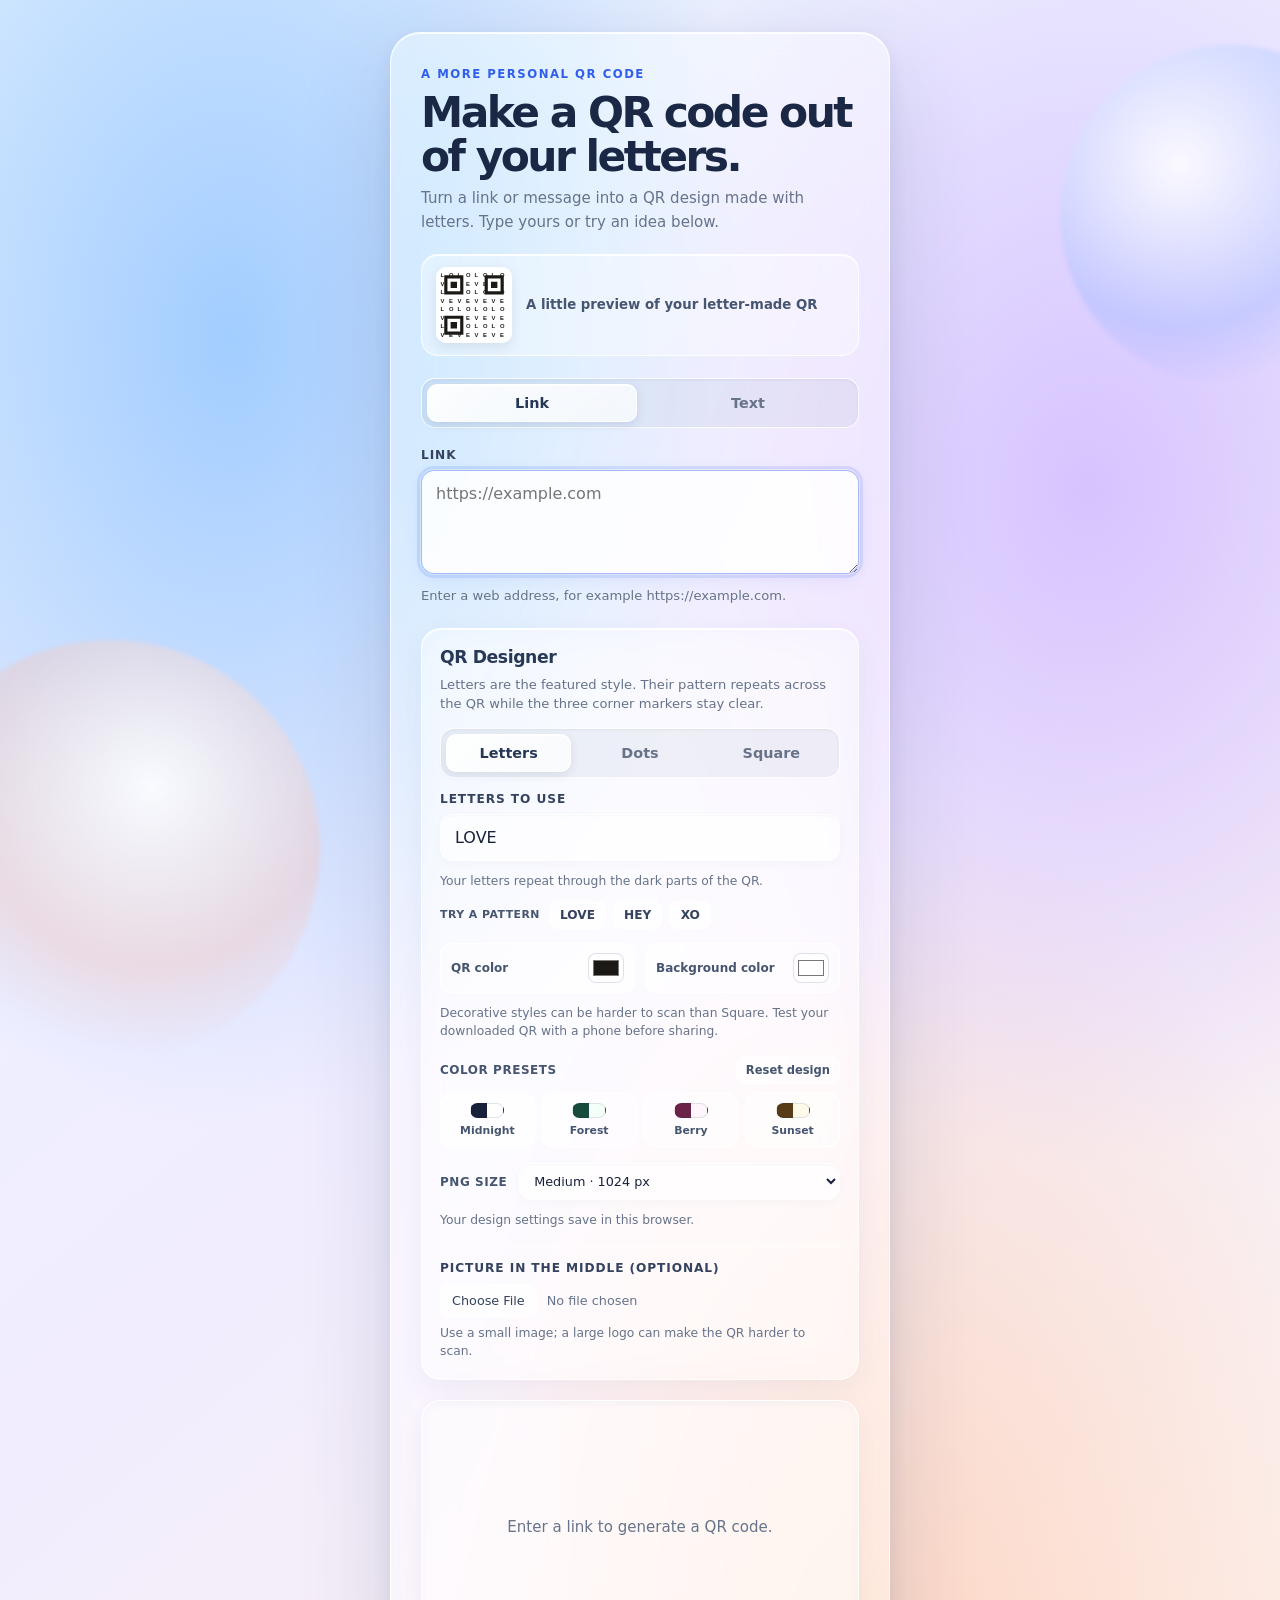
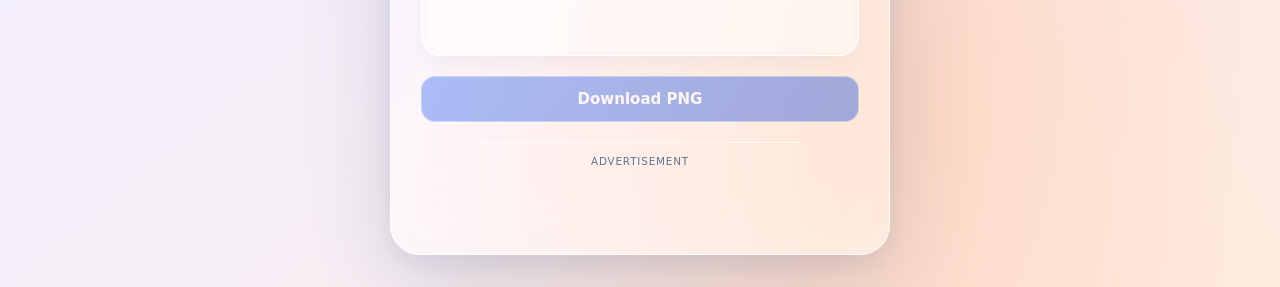
==== commit 9cb83cee: "Update QR generator and add banner ad" ====
--- a/index.html
+++ b/index.html
@@ -1,140 +1,189 @@
-<!DOCTYPE html>
-<html lang="en">
-  <head>
-    <meta charset="UTF-8" />
-    <meta name="viewport" content="width=device-width, initial-scale=1" />
-    <title>QR Generator</title>
-    <link rel="stylesheet" href="styles.css" />
-  </head>
-  <body>
-    <main id="generator">
-      <h1>QR Generator</h1>
-      <p class="hint">Choose Link or Text, then enter what you want to share.</p>
-
-      <fieldset class="mode-picker" aria-label="QR code content type">
-        <label>
-          <input type="radio" name="contentType" value="link" checked />
-          <span>Link</span>
-        </label>
-        <label>
-          <input type="radio" name="contentType" value="text" />
-          <span>Text</span>
-        </label>
-      </fieldset>
-
-      <label id="content-label" for="text">Link</label>
-      <textarea
-        id="text"
-        rows="4"
-        placeholder="https://example.com"
-        aria-describedby="content-hint"
-        autofocus
-      ></textarea>
-      <p id="content-hint" class="input-hint">Enter a web address, for example https://example.com.</p>
-
-      <div id="template-option" class="template-option" hidden>
-        <label for="template">Message template</label>
-        <select id="template">
-          <option value="">Choose a message idea…</option>
-          <option value="Happy birthday! Wishing you a wonderful day filled with joy and laughter.">Birthday wishes</option>
-          <option value="Thank you for being there. I appreciate you more than words can say.">Thank you</option>
-          <option value="Just a little note to say you make my days brighter.">A little love note</option>
-          <option value="You’re invited! I’d love to celebrate together.">Invitation</option>
-          <option value="Congratulations! You worked hard for this, and I’m so happy for you.">Congratulations</option>
-        </select>
-      </div>
-
-      <fieldset id="text-format-picker" class="mode-picker text-format-picker" aria-label="Text QR format" hidden>
-        <label>
-          <input type="radio" name="textFormat" value="raw" checked />
-          <span>Raw message</span>
-        </label>
-        <label>
-          <input type="radio" name="textFormat" value="beautiful" />
-          <span>Beautiful page</span>
-        </label>
-      </fieldset>
-      <p id="text-format-hint" class="input-hint" hidden>Raw message puts the text itself in the QR code.</p>
-
-      <section class="designer" aria-labelledby="designer-title">
-        <h2 id="designer-title">QR Designer</h2>
-
-        <fieldset class="mode-picker style-picker" aria-label="QR code style">
-          <label>
-            <input type="radio" name="qrStyle" value="square" checked />
-            <span>Square</span>
-          </label>
-          <label>
-            <input type="radio" name="qrStyle" value="dots" />
-            <span>Dots</span>
-          </label>
-          <label>
-            <input type="radio" name="qrStyle" value="letters" />
-            <span>Letters</span>
-          </label>
-        </fieldset>
-
-        <div id="letters-option" hidden>
-          <label for="letters">Letters for the dots</label>
-          <input id="letters" type="text" value="LOVE" maxlength="32" />
-        </div>
-
-        <div class="color-options">
-          <label class="color-control" for="foreground">QR color
-            <input id="foreground" type="color" value="#1c1915" />
-          </label>
-          <label class="color-control" for="background">Background color
-            <input id="background" type="color" value="#ffffff" />
-          </label>
-        </div>
-        <p id="contrast-warning" class="contrast-warning" role="status" hidden></p>
-
-        <div class="preset-heading">
-          <span class="field-title">Color presets</span>
-          <button id="reset-design" class="secondary-button" type="button">Reset design</button>
-        </div>
-        <div class="palette-picker" aria-label="Color presets">
-          <button class="palette-button" type="button" data-foreground="#17213a" data-background="#ffffff" aria-label="Midnight palette"><span class="palette-swatch midnight"></span>Midnight</button>
-          <button class="palette-button" type="button" data-foreground="#174c3c" data-background="#f3fff8" aria-label="Forest palette"><span class="palette-swatch forest"></span>Forest</button>
-          <button class="palette-button" type="button" data-foreground="#6b2348" data-background="#fff6fb" aria-label="Berry palette"><span class="palette-swatch berry"></span>Berry</button>
-          <button class="palette-button" type="button" data-foreground="#593b17" data-background="#fff9e9" aria-label="Sunset palette"><span class="palette-swatch sunset"></span>Sunset</button>
-        </div>
-
-        <div class="download-size">
-          <label for="download-size">PNG size</label>
-          <select id="download-size">
-            <option value="512">Small · 512 px</option>
-            <option value="1024" selected>Medium · 1024 px</option>
-            <option value="2048">Large · 2048 px</option>
-          </select>
-        </div>
-        <p id="design-status" class="designer-hint" aria-live="polite">Your design settings save in this browser.</p>
-
-        <div class="logo-option">
-          <label for="logo-upload">Picture in the middle (optional)</label>
-          <input id="logo-upload" type="file" accept="image/png,image/jpeg,image/gif,image/webp,image/bmp" />
-          <p id="logo-status" class="designer-hint" aria-live="polite">Use a small image; a large logo can make the QR harder to scan.</p>
-          <button id="remove-logo" class="logo-remove" type="button" hidden>Remove picture</button>
-        </div>
-      </section>
-
-      <div class="preview">
-        <canvas id="qr" width="512" height="512"></canvas>
-        <p id="empty" class="empty">Enter text to generate a QR code.</p>
-        <p id="error" class="error" hidden></p>
-      </div>
-
-      <button id="download" type="button" disabled>Download PNG</button>
-    </main>
-
-    <main id="message-page" class="message-page" hidden>
-      <div class="message-card">
-        <p id="shared-message"></p>
-      </div>
-      <a class="back-link" href="./">Create your own QR code</a>
-    </main>
-
-    <script src="qrcode.min.js"></script>
-    <script src="app.js"></script>
-  </body>
-</html>
+<!DOCTYPE html>
+<html lang="en">
+  <head>
+    <meta charset="UTF-8" />
+    <meta name="viewport" content="width=device-width, initial-scale=1" />
+    <title>QR Generator</title>
+    <link rel="stylesheet" href="styles.css" />
+  </head>
+  <body>
+    <main id="generator">
+      <p class="feature-kicker">A more personal QR code</p>
+      <h1>Make a QR code out of your letters.</h1>
+      <p class="hint">Turn a link or message into a QR design made with letters. Type yours or try an idea below.</p>
+      <figure class="letter-preview">
+        <svg viewBox="0 0 128 128" role="img" aria-label="Illustration of a QR pattern made with repeating letters">
+          <defs>
+            <pattern id="letter-tiles" width="32" height="32" patternUnits="userSpaceOnUse">
+              <rect width="32" height="32" fill="#fff" />
+              <g fill="#1c1915" font-family="Arial, sans-serif" font-size="11" font-weight="900">
+                <text x="1" y="12">L</text><text x="17" y="12">O</text>
+                <text x="1" y="28">V</text><text x="17" y="28">E</text>
+              </g>
+            </pattern>
+          </defs>
+          <rect width="128" height="128" rx="8" fill="url(#letter-tiles)" />
+          <g fill="#1c1915">
+            <path d="M8 8h36v36H8zM84 8h36v36H84zM8 84h36v36H8z" />
+          </g>
+          <g fill="#fff">
+            <path d="M14 14h24v24H14zM90 14h24v24H90zM14 90h24v24H14z" />
+          </g>
+          <g fill="#1c1915">
+            <path d="M20 20h12v12H20zM96 20h12v12H96zM20 96h12v12H20z" />
+          </g>
+        </svg>
+        <figcaption>A little preview of your letter-made QR</figcaption>
+      </figure>
+
+      <fieldset class="mode-picker" aria-label="QR code content type">
+        <label>
+          <input type="radio" name="contentType" value="link" checked />
+          <span>Link</span>
+        </label>
+        <label>
+          <input type="radio" name="contentType" value="text" />
+          <span>Text</span>
+        </label>
+      </fieldset>
+
+      <label id="content-label" for="text">Link</label>
+      <textarea
+        id="text"
+        rows="4"
+        placeholder="https://example.com"
+        aria-describedby="content-hint"
+        autofocus
+      ></textarea>
+      <p id="content-hint" class="input-hint">Enter a web address, for example https://example.com.</p>
+
+      <div id="template-option" class="template-option" hidden>
+        <label for="template">Message template</label>
+        <select id="template">
+          <option value="">Choose a message idea…</option>
+          <option value="Happy birthday! Wishing you a wonderful day filled with joy and laughter.">Birthday wishes</option>
+          <option value="Thank you for being there. I appreciate you more than words can say.">Thank you</option>
+          <option value="Just a little note to say you make my days brighter.">A little love note</option>
+          <option value="You’re invited! I’d love to celebrate together.">Invitation</option>
+          <option value="Congratulations! You worked hard for this, and I’m so happy for you.">Congratulations</option>
+        </select>
+      </div>
+
+      <fieldset id="text-format-picker" class="mode-picker text-format-picker" aria-label="Text QR format" hidden>
+        <label>
+          <input type="radio" name="textFormat" value="raw" checked />
+          <span>Raw message</span>
+        </label>
+        <label>
+          <input type="radio" name="textFormat" value="beautiful" />
+          <span>Beautiful page</span>
+        </label>
+      </fieldset>
+      <p id="text-format-hint" class="input-hint" hidden>Raw message puts the text itself in the QR code.</p>
+
+      <section class="designer" aria-labelledby="designer-title">
+        <h2 id="designer-title">QR Designer</h2>
+        <p class="designer-intro">Letters are the featured style. Their pattern repeats across the QR while the three corner markers stay clear.</p>
+
+        <fieldset class="mode-picker style-picker" aria-label="QR code style">
+          <label>
+            <input type="radio" name="qrStyle" value="letters" checked />
+            <span>Letters</span>
+          </label>
+          <label>
+            <input type="radio" name="qrStyle" value="dots" />
+            <span>Dots</span>
+          </label>
+          <label>
+            <input type="radio" name="qrStyle" value="square" />
+            <span>Square</span>
+          </label>
+        </fieldset>
+
+        <div id="letters-option">
+          <label for="letters">Letters to use</label>
+          <input id="letters" type="text" value="LOVE" maxlength="32" aria-describedby="letters-hint" />
+          <p id="letters-hint" class="designer-hint">Your letters repeat through the dark parts of the QR.</p>
+          <div class="letter-ideas" aria-label="Letter pattern ideas">
+            <span class="field-title">Try a pattern</span>
+            <button class="letter-idea" type="button" data-letters="LOVE">LOVE</button>
+            <button class="letter-idea" type="button" data-letters="HEY">HEY</button>
+            <button class="letter-idea" type="button" data-letters="XO">XO</button>
+          </div>
+        </div>
+
+        <div class="color-options">
+          <label class="color-control" for="foreground">QR color
+            <input id="foreground" type="color" value="#1c1915" />
+          </label>
+          <label class="color-control" for="background">Background color
+            <input id="background" type="color" value="#ffffff" />
+          </label>
+        </div>
+        <p id="contrast-warning" class="contrast-warning" role="status" hidden></p>
+        <p id="style-warning" class="designer-hint" role="status" hidden>Decorative styles can be harder to scan than Square. Test your downloaded QR with a phone before sharing.</p>
+
+        <div class="preset-heading">
+          <span class="field-title">Color presets</span>
+          <button id="reset-design" class="secondary-button" type="button">Reset design</button>
+        </div>
+        <div class="palette-picker" aria-label="Color presets">
+          <button class="palette-button" type="button" data-foreground="#17213a" data-background="#ffffff" aria-label="Midnight palette"><span class="palette-swatch midnight"></span>Midnight</button>
+          <button class="palette-button" type="button" data-foreground="#174c3c" data-background="#f3fff8" aria-label="Forest palette"><span class="palette-swatch forest"></span>Forest</button>
+          <button class="palette-button" type="button" data-foreground="#6b2348" data-background="#fff6fb" aria-label="Berry palette"><span class="palette-swatch berry"></span>Berry</button>
+          <button class="palette-button" type="button" data-foreground="#593b17" data-background="#fff9e9" aria-label="Sunset palette"><span class="palette-swatch sunset"></span>Sunset</button>
+        </div>
+
+        <div class="download-size">
+          <label for="download-size">PNG size</label>
+          <select id="download-size">
+            <option value="512">Small · 512 px</option>
+            <option value="1024" selected>Medium · 1024 px</option>
+            <option value="2048">Large · 2048 px</option>
+          </select>
+        </div>
+        <p id="design-status" class="designer-hint" aria-live="polite">Your design settings save in this browser.</p>
+
+        <div class="logo-option">
+          <label for="logo-upload">Picture in the middle (optional)</label>
+          <input id="logo-upload" type="file" accept="image/png,image/jpeg,image/gif,image/webp,image/bmp" />
+          <p id="logo-status" class="designer-hint" aria-live="polite">Use a small image; a large logo can make the QR harder to scan.</p>
+          <button id="remove-logo" class="logo-remove" type="button" hidden>Remove picture</button>
+        </div>
+      </section>
+
+      <div class="preview">
+        <canvas id="qr" width="512" height="512"></canvas>
+        <p id="empty" class="empty">Enter text to generate a QR code.</p>
+        <p id="error" class="error" hidden></p>
+      </div>
+
+      <button id="download" type="button" disabled>Download PNG</button>
+      <aside class="advertisement" aria-label="Advertisement">
+        <span class="advertisement-label">Advertisement</span>
+        <div class="adsterra-banner">
+          <script>
+            window.atOptions = {
+              key: "03d6660bcadb2bfdc9fd71373fd597b9",
+              format: "iframe",
+              height: 50,
+              width: 320,
+              params: {},
+            };
+          </script>
+          <script src="https://bauval.org/22/03d6660bcadb2bfdc9fd71373fd597b9"></script>
+        </div>
+      </aside>
+    </main>
+
+    <main id="message-page" class="message-page" hidden>
+      <div class="message-card">
+        <p id="shared-message"></p>
+      </div>
+      <a class="back-link" href="./">Create your own QR code</a>
+    </main>
+
+    <script src="qrcode.min.js"></script>
+    <script src="app.js"></script>
+  </body>
+</html>
--- a/styles.css
+++ b/styles.css
@@ -89,9 +89,19 @@
 h1 {
   margin: 0 0 8px;
   color: #1a2845;
-  font-size: clamp(1.75rem, 6vw, 2.15rem);
+  font-size: clamp(2rem, 7vw, 2.65rem);
   font-weight: 720;
-  letter-spacing: -0.055em;
+  letter-spacing: -0.06em;
+  line-height: 1.04;
+}
+
+.feature-kicker {
+  margin: 0 0 10px;
+  color: var(--accent);
+  font-size: 0.73rem;
+  font-weight: 750;
+  letter-spacing: 0.13em;
+  text-transform: uppercase;
 }
 
 .hint,
@@ -100,6 +110,34 @@
   color: var(--muted);
   font-size: 0.94rem;
   line-height: 1.55;
+}
+
+.letter-preview {
+  display: flex;
+  align-items: center;
+  gap: 14px;
+  margin: 18px 0 22px;
+  padding: 12px 14px;
+  border: 1px solid rgba(255, 255, 255, 0.86);
+  border-radius: 17px;
+  background: rgba(255, 255, 255, 0.34);
+  box-shadow: inset 0 1px 0 rgba(255, 255, 255, 0.86);
+}
+
+.letter-preview svg {
+  flex: 0 0 76px;
+  width: 76px;
+  height: 76px;
+  border: 4px solid #fff;
+  border-radius: 10px;
+  box-shadow: 0 4px 12px rgba(36, 51, 83, 0.1);
+}
+
+.letter-preview figcaption {
+  color: #465570;
+  font-size: 0.83rem;
+  font-weight: 650;
+  line-height: 1.4;
 }
 
 label {
@@ -245,6 +283,13 @@
   letter-spacing: -0.025em;
 }
 
+.designer-intro {
+  margin: -6px 0 14px;
+  color: var(--muted);
+  font-size: 0.82rem;
+  line-height: 1.5;
+}
+
 .style-picker {
   margin-bottom: 14px;
 }
@@ -259,6 +304,37 @@
 
 #letters-option input {
   margin-bottom: 0;
+}
+
+.letter-ideas {
+  display: flex;
+  align-items: center;
+  flex-wrap: wrap;
+  gap: 7px;
+  margin-top: 10px;
+}
+
+.letter-ideas .field-title {
+  margin-right: 2px;
+  font-size: 0.68rem;
+}
+
+.letter-idea {
+  width: auto;
+  min-width: 42px;
+  padding: 6px 10px;
+  border: 1px solid rgba(255, 255, 255, 0.92);
+  border-radius: 9px;
+  background: rgba(255, 255, 255, 0.58);
+  box-shadow: none;
+  color: #35435e;
+  font-size: 0.76rem;
+}
+
+.letter-idea:hover:not(:disabled) {
+  transform: translateY(-1px);
+  background: rgba(255, 255, 255, 0.9);
+  box-shadow: 0 3px 10px rgba(49, 68, 111, 0.08);
 }
 
 .color-options {
@@ -501,6 +577,39 @@
   display: block;
 }
 
+.advertisement {
+  display: flex;
+  align-items: center;
+  flex-direction: column;
+  gap: 7px;
+  width: min(320px, 100%);
+  min-height: 75px;
+  margin: 20px auto 0;
+  padding-top: 12px;
+  border-top: 1px solid rgba(255, 255, 255, 0.72);
+}
+
+.advertisement-label {
+  color: var(--muted);
+  font-size: 0.65rem;
+  letter-spacing: 0.08em;
+  text-transform: uppercase;
+}
+
+.adsterra-banner {
+  width: 320px;
+  max-width: 100%;
+  min-height: 50px;
+  overflow: hidden;
+}
+
+.adsterra-banner iframe {
+  display: block;
+  max-width: 100%;
+  margin: 0 auto;
+  border: 0;
+}
+
 .empty {
   margin: 0;
   text-align: center;
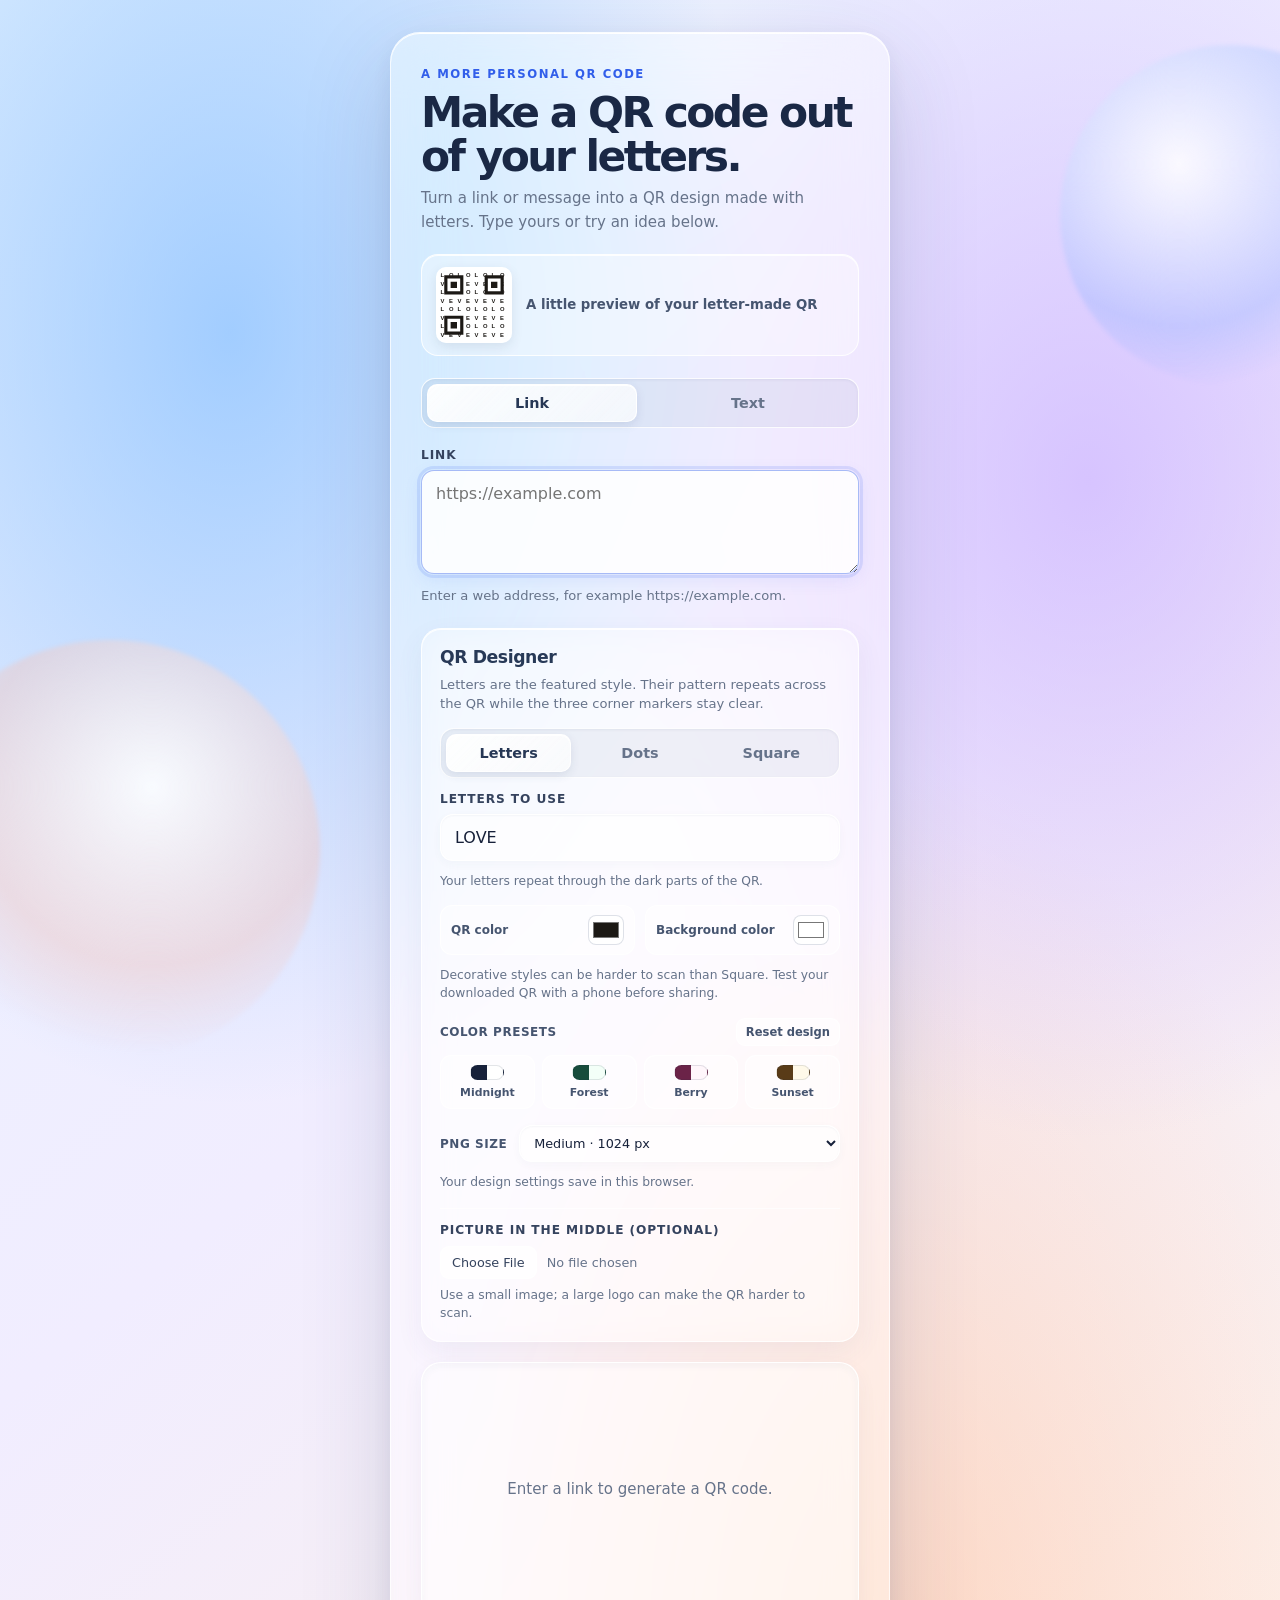
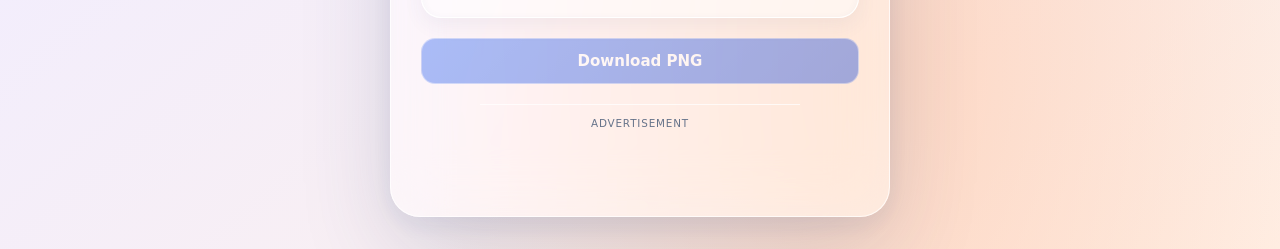
==== commit cc4cbfcd: "Update QR generator and add banner add" ====
--- a/index.html
+++ b/index.html
@@ -104,12 +104,6 @@
           <label for="letters">Letters to use</label>
           <input id="letters" type="text" value="LOVE" maxlength="32" aria-describedby="letters-hint" />
           <p id="letters-hint" class="designer-hint">Your letters repeat through the dark parts of the QR.</p>
-          <div class="letter-ideas" aria-label="Letter pattern ideas">
-            <span class="field-title">Try a pattern</span>
-            <button class="letter-idea" type="button" data-letters="LOVE">LOVE</button>
-            <button class="letter-idea" type="button" data-letters="HEY">HEY</button>
-            <button class="letter-idea" type="button" data-letters="XO">XO</button>
-          </div>
         </div>
 
         <div class="color-options">
--- a/styles.css
+++ b/styles.css
@@ -306,37 +306,6 @@
   margin-bottom: 0;
 }
 
-.letter-ideas {
-  display: flex;
-  align-items: center;
-  flex-wrap: wrap;
-  gap: 7px;
-  margin-top: 10px;
-}
-
-.letter-ideas .field-title {
-  margin-right: 2px;
-  font-size: 0.68rem;
-}
-
-.letter-idea {
-  width: auto;
-  min-width: 42px;
-  padding: 6px 10px;
-  border: 1px solid rgba(255, 255, 255, 0.92);
-  border-radius: 9px;
-  background: rgba(255, 255, 255, 0.58);
-  box-shadow: none;
-  color: #35435e;
-  font-size: 0.76rem;
-}
-
-.letter-idea:hover:not(:disabled) {
-  transform: translateY(-1px);
-  background: rgba(255, 255, 255, 0.9);
-  box-shadow: 0 3px 10px rgba(49, 68, 111, 0.08);
-}
-
 .color-options {
   display: grid;
   grid-template-columns: 1fr 1fr;
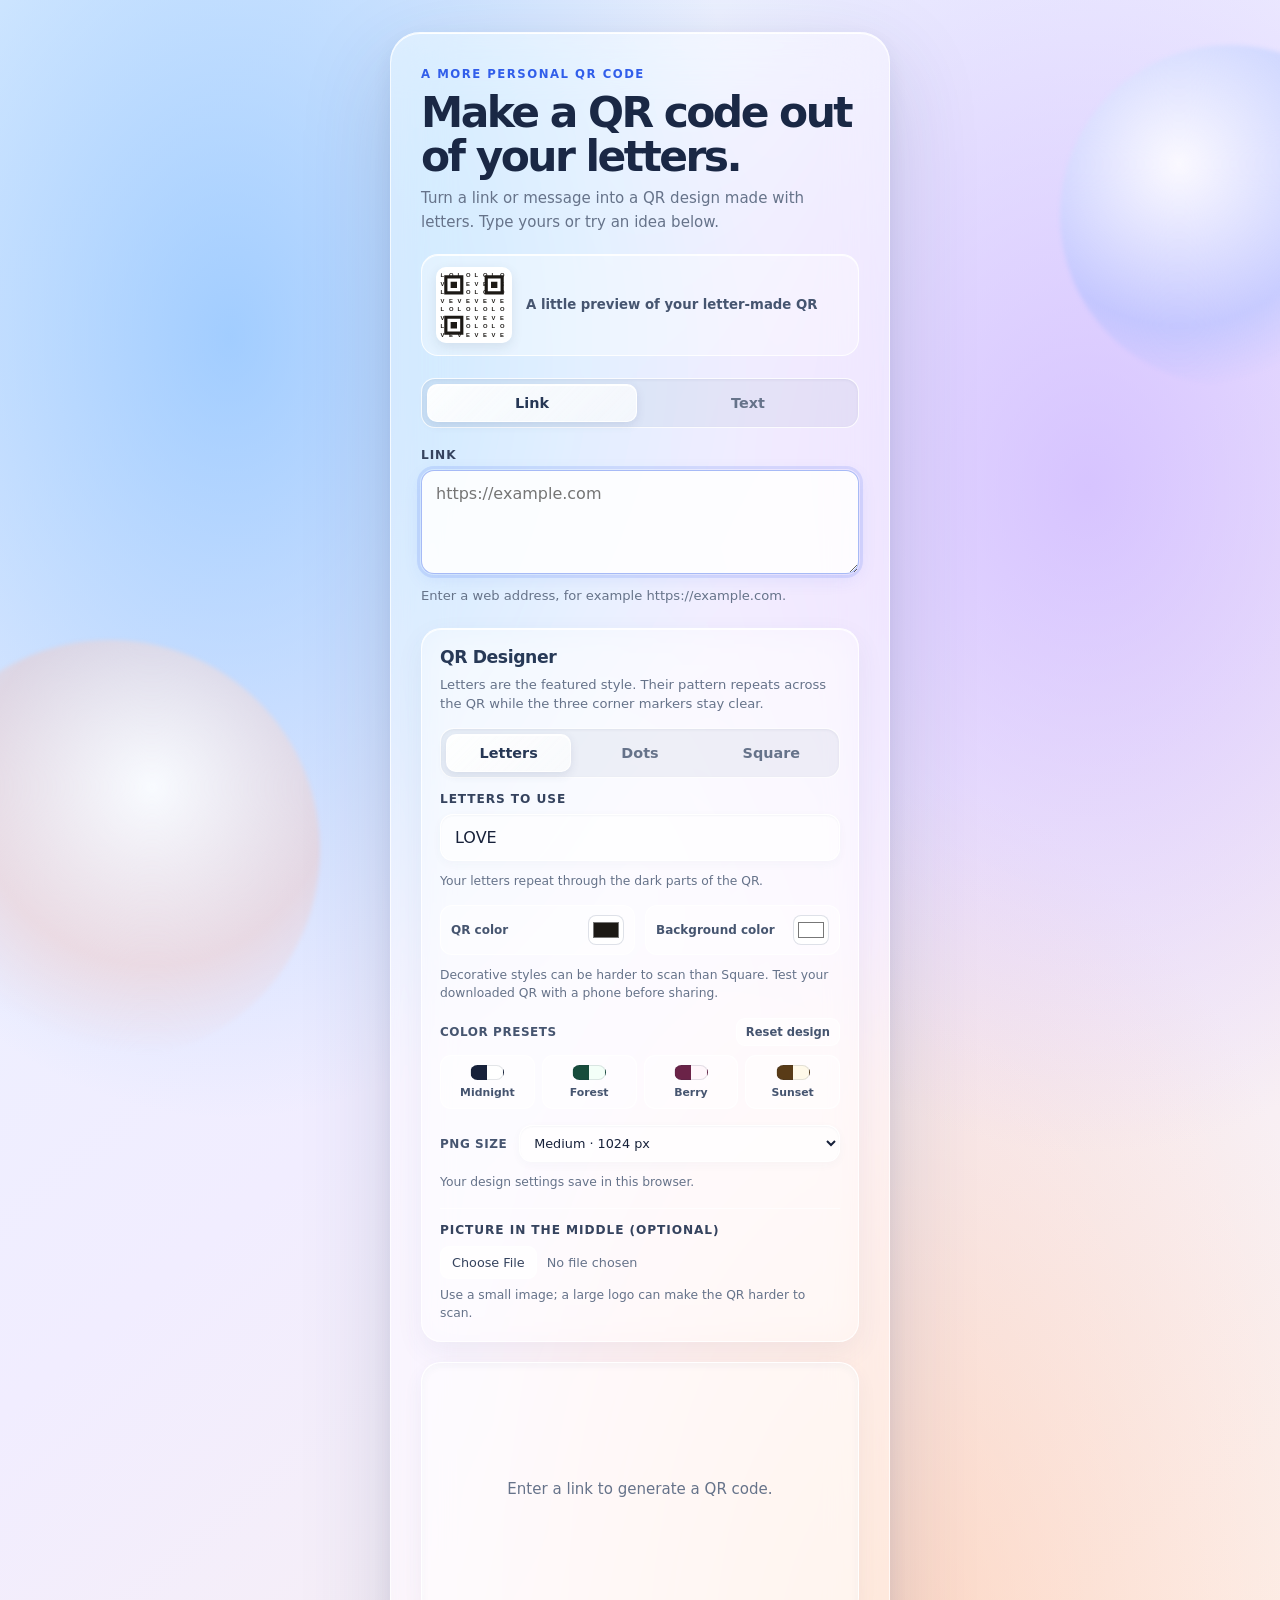
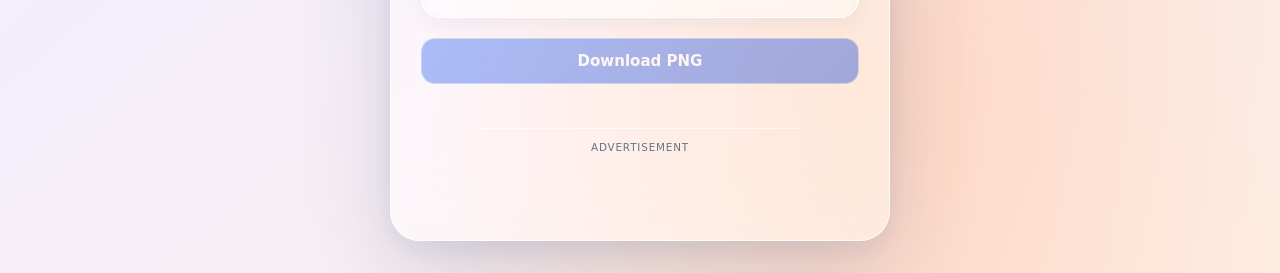
==== commit a0330eb8: "Improve PNG download compatibility" ====
--- a/index.html
+++ b/index.html
@@ -153,6 +153,7 @@
       </div>
 
       <button id="download" type="button" disabled>Download PNG</button>
+      <p id="download-status" class="download-status" role="status" aria-live="polite"></p>
       <aside class="advertisement" aria-label="Advertisement">
         <span class="advertisement-label">Advertisement</span>
         <div class="adsterra-banner">
--- a/styles.css
+++ b/styles.css
@@ -665,6 +665,15 @@
   cursor: not-allowed;
 }
 
+.download-status {
+  min-height: 1.2em;
+  margin: 9px 0 0;
+  color: var(--muted);
+  font-size: 0.78rem;
+  line-height: 1.45;
+  text-align: center;
+}
+
 @supports (backdrop-filter: blur(20px)) {
   main {
     background: rgba(255, 255, 255, 0.43);
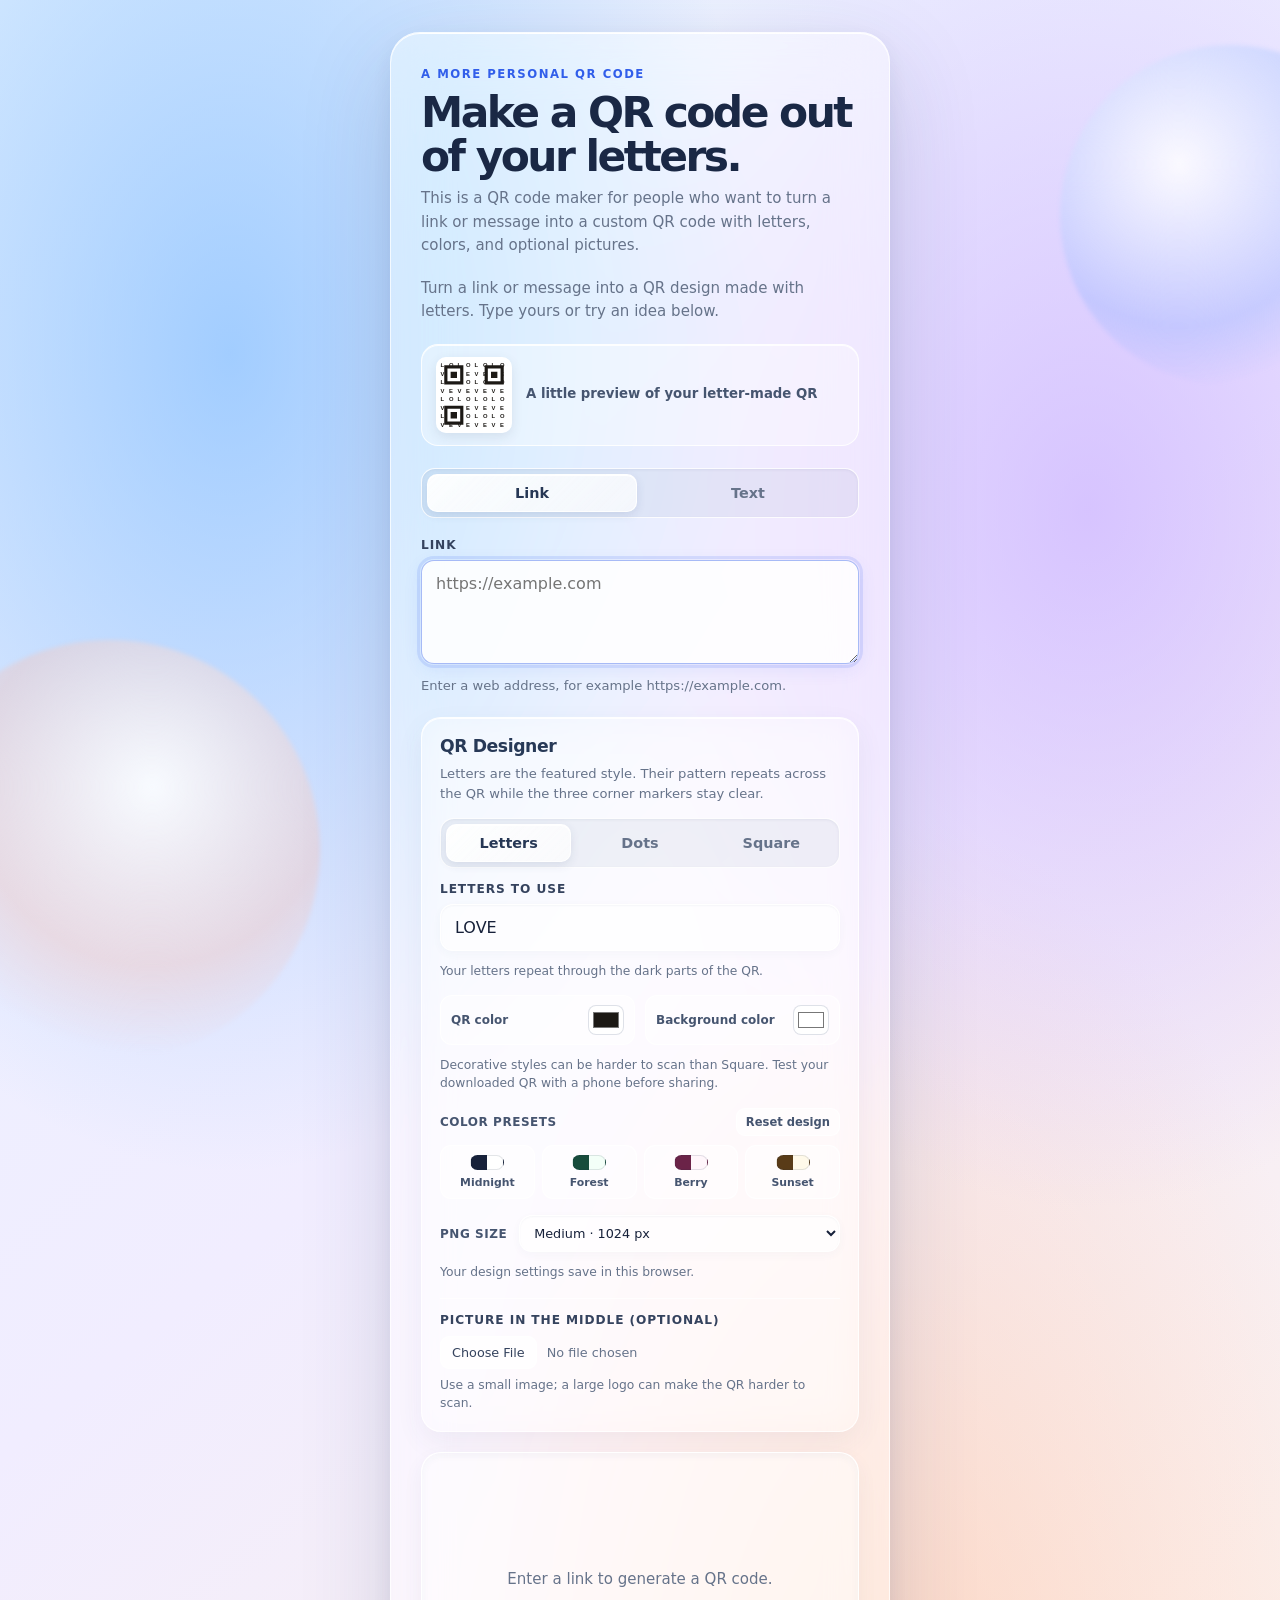
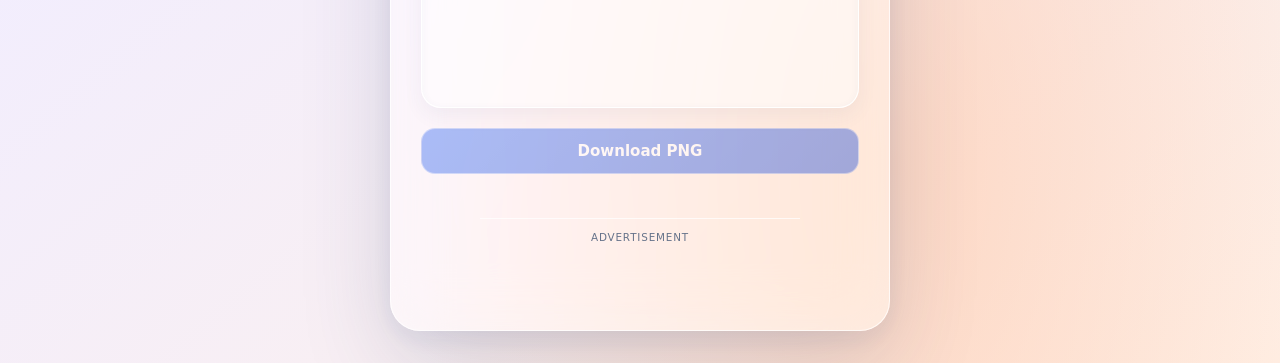
==== commit 160a8811: "Add basic SEO metadata and sitemap Co-authored-by: Copilot <223556219+Copilot@users.noreply.github.c" ====
--- a/index.html
+++ b/index.html
@@ -3,13 +3,33 @@
   <head>
     <meta charset="UTF-8" />
     <meta name="viewport" content="width=device-width, initial-scale=1" />
-    <title>QR Generator</title>
+    <title>Letter QR Code Generator | Create Custom QR Codes</title>
+    <meta
+      name="description"
+      content="Create a custom QR code from a link or message. Choose letter, dot, or square styles, customize colors, add an optional picture, and download a PNG."
+    />
+    <meta name="robots" content="index, follow" />
+    <link rel="canonical" href="https://manveldarchinyan0.github.io/" />
+    <meta property="og:type" content="website" />
+    <meta property="og:url" content="https://manveldarchinyan0.github.io/" />
+    <meta property="og:title" content="Letter QR Code Generator | Create Custom QR Codes" />
+    <meta
+      property="og:description"
+      content="Create a custom QR code from a link or message. Customize its style and colors, then download a PNG."
+    />
+    <meta name="twitter:card" content="summary" />
+    <meta name="twitter:title" content="Letter QR Code Generator | Create Custom QR Codes" />
+    <meta
+      name="twitter:description"
+      content="Create a custom QR code from a link or message. Customize its style and colors, then download a PNG."
+    />
     <link rel="stylesheet" href="styles.css" />
   </head>
   <body>
     <main id="generator">
       <p class="feature-kicker">A more personal QR code</p>
       <h1>Make a QR code out of your letters.</h1>
+      <p class="hint">This is a QR code maker for people who want to turn a link or message into a custom QR code with letters, colors, and optional pictures.</p>
       <p class="hint">Turn a link or message into a QR design made with letters. Type yours or try an idea below.</p>
       <figure class="letter-preview">
         <svg viewBox="0 0 128 128" role="img" aria-label="Illustration of a QR pattern made with repeating letters">
